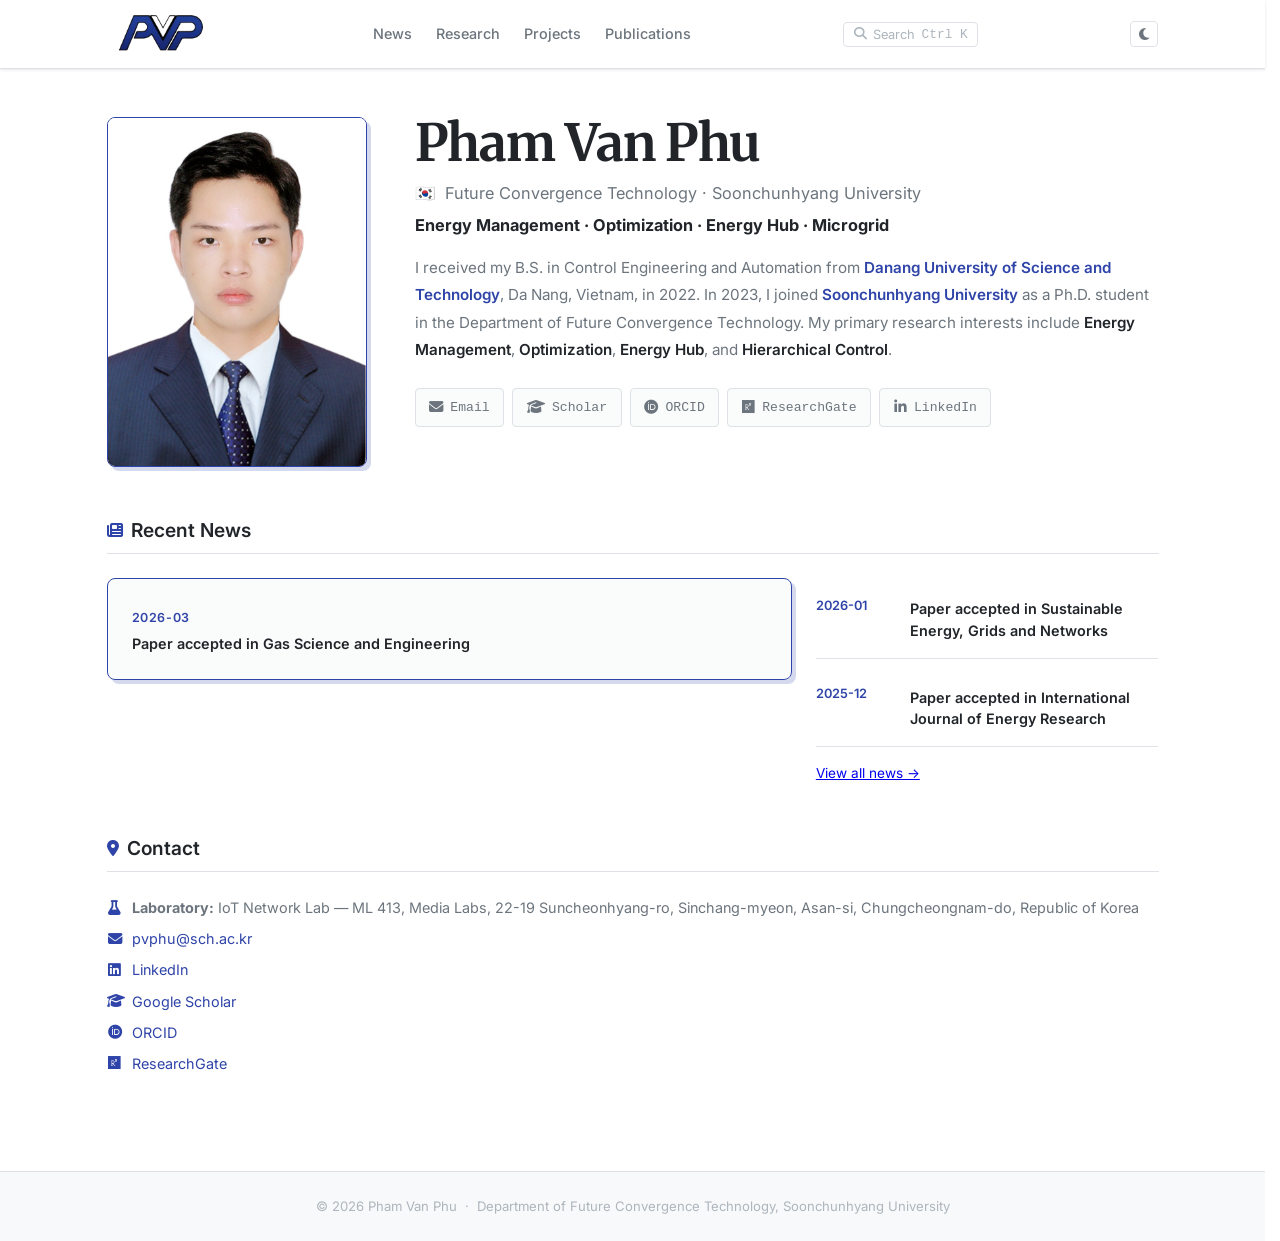
==== index.html @ 2de3427f "Academic site for Pham Van Phu Personal research site built on a static scaffold: profile, news, res" ====
<!DOCTYPE html>
<html lang="en">
<head>
    <meta charset="UTF-8">
    <meta name="viewport" content="width=device-width, initial-scale=1.0">
    <link rel="manifest" href="/manifest.json">
    <link rel="icon" type="image/png" href="/assets/pvp-icon.png">
    <meta name="description" content="Pham Van Phu — optimization and machine learning for energy systems: integrated energy hubs, microgrids, and operation under uncertainty.">
    <meta name="author" content="PVPHU">
    <title>PVPHU</title>
    <link rel="stylesheet" href="https://cdnjs.cloudflare.com/ajax/libs/font-awesome/6.4.0/css/all.min.css">
    <link rel="preconnect" href="https://fonts.googleapis.com">
    <link rel="preconnect" href="https://fonts.gstatic.com" crossorigin>
    <link href="https://fonts.googleapis.com/css2?family=Inter:wght@300;400;500;600;700&family=Merriweather:wght@300;400;700&family=Space+Grotesk:wght@400;700&display=swap" rel="stylesheet">
    <link rel="stylesheet" href="css/style.css">
    <link rel="stylesheet" href="css/lab.css">
    <link rel="stylesheet" href="css/command-palette.css">
</head>
<body class="lab-page">

    <!-- Navigation (injected by lab.js loadSharedComponents) -->
    <div id="site-nav-placeholder"></div>

    <!-- Main Content -->
    <main class="lab-main" data-page="home">

        <!-- Profile -->
        <section class="profile-card">

            <div class="profile-photo-wrap">
                <img src="assets/Profile.jpg" alt="Pham Van Phu" class="profile-photo">
            </div>

            <div class="profile-body">
                <h1 class="profile-name">Pham Van Phu</h1>

                <p class="profile-role">
                    <span class="profile-flag">&#127472;&#127479;</span>
                    Future Convergence Technology &middot; Soonchunhyang University
                </p>

                <p class="profile-tagline">Energy Management &middot; Optimization &middot; Energy Hub &middot; Microgrid</p>

                <p class="profile-bio">
                    I received my B.S. in Control Engineering and Automation from
                    <a href="https://dut.udn.vn/" target="_blank" rel="noopener">Danang University of Science and
                    Technology</a>, Da Nang, Vietnam, in 2022. In 2023, I joined
                    <a href="https://home.sch.ac.kr/" target="_blank" rel="noopener">Soonchunhyang University</a>
                    as a Ph.D. student in the Department of Future Convergence Technology. My primary research
                    interests include <strong>Energy Management</strong>, <strong>Optimization</strong>,
                    <strong>Energy Hub</strong>, and <strong>Hierarchical Control</strong>.
                </p>

                <div class="profile-links">
                    <a class="profile-link" href="mailto:pvphu@sch.ac.kr">
                        <i class="fas fa-envelope"></i> Email
                    </a>
                    <a class="profile-link" href="https://scholar.google.com/citations?user=XVB__6gAAAAJ&amp;hl=en" target="_blank" rel="noopener">
                        <i class="fas fa-graduation-cap"></i> Scholar
                    </a>
                    <a class="profile-link" href="https://orcid.org/0009-0007-0609-6583" target="_blank" rel="noopener">
                        <i class="fab fa-orcid"></i> ORCID
                    </a>
                    <a class="profile-link" href="https://www.researchgate.net/profile/Pham-Phu-8" target="_blank" rel="noopener">
                        <i class="fab fa-researchgate"></i> ResearchGate
                    </a>
                    <a class="profile-link" href="https://www.linkedin.com/in/vanphupham99/" target="_blank" rel="noopener">
                        <i class="fab fa-linkedin-in"></i> LinkedIn
                    </a>
                </div>
            </div>

        </section>

        <!-- Recent News -->
        <section class="lab-section">
            <h2 class="lab-section-title"><i class="fas fa-newspaper"></i> Recent News</h2>
            <div id="home-news" class="news-list">
                <div class="skeleton-news-item"><div class="skeleton skeleton-news-date"></div><div class="skeleton skeleton-news-text"></div></div>
                <div class="skeleton-news-item"><div class="skeleton skeleton-news-date"></div><div class="skeleton skeleton-news-text"></div></div>
                <div class="skeleton-news-item"><div class="skeleton skeleton-news-date"></div><div class="skeleton skeleton-news-text"></div></div>
            </div>
        </section>

        <!-- Contact -->
        <section class="lab-section">
            <h2 class="lab-section-title"><i class="fas fa-map-marker-alt"></i> Contact</h2>
            <div id="home-contact">
                <div class="skeleton-card" style="max-width:360px;"><div class="skeleton skeleton-card-line"></div><div class="skeleton skeleton-card-line"></div><div class="skeleton skeleton-card-line short"></div></div>
            </div>
        </section>

    </main>

    <!-- Footer (injected by lab.js loadSharedComponents) -->
    <div id="site-footer-placeholder"></div>

    <script src="js/utils.js"></script>
    <script src="js/lab.js"></script>
    <script src="js/command-palette.js"></script>
</body>
</html>
---- css/style.css ----
/* ===================================
   CSS Variables for Theme Management
   =================================== */
:root {
    /* Light Mode Colors */
    --bg-primary: #ffffff;
    --bg-secondary: #f8f9fa;
    --bg-accent: #e9ecef;
    --text-primary: #212529;
    --text-secondary: #6c757d;
    --text-muted: #adb5bd;
    --accent-color: #0066cc;
    --accent-hover: #0052a3;
    --border-color: #dee2e6;
    --shadow-sm: 0 1px 3px rgba(0,0,0,0.1);
    --shadow-md: 0 4px 6px rgba(0,0,0,0.1);
    --shadow-lg: 0 10px 25px rgba(0,0,0,0.15);

    /* Typography */
    --font-sans: 'Inter', -apple-system, BlinkMacSystemFont, 'Segoe UI', sans-serif;
    --font-serif: 'Merriweather', Georgia, serif;

    /* Spacing */
    --spacing-xs: 0.5rem;
    --spacing-sm: 1rem;
    --spacing-md: 1.5rem;
    --spacing-lg: 2rem;
    --spacing-xl: 3rem;

    /* Border Radius */
    --radius-sm: 4px;
    --radius-md: 8px;
    --radius-lg: 12px;

    /* Transitions */
    --transition-fast: 0.15s ease;
    --transition-base: 0.3s ease;

    /* Spring Easing — Framer Motion style */
    --spring-bounce: cubic-bezier(0.34, 1.56, 0.64, 1);
    --spring-snappy: cubic-bezier(0.22, 1, 0.36, 1);

    /* Neo-Brutalist hard-edge shadows (brand tint) */
    --shadow-hard: 4px 4px 0 rgba(var(--brand-rgb), 0.20);
    --shadow-hard-hover: 6px 6px 0 rgba(var(--brand-rgb), 0.30);

    /* RGB splits for glassmorphism rgba() */
    --bg-primary-rgb: 255, 255, 255;
    --bg-secondary-rgb: 248, 249, 250;
}

/* Dark Mode Colors — OLED-optimized true blacks */
[data-theme="dark"] {
    --bg-primary: #000000;
    --bg-secondary: #0d0d0d;
    --bg-accent: #1a1a1a;
    --text-primary: #f0f0f0;
    --text-secondary: #a0a0a0;
    --text-muted: #606060;
    --accent-color: #4dabf7;
    --accent-hover: #74c0fc;
    --border-color: #2a2a2a;
    --shadow-sm: 0 1px 3px rgba(0,0,0,0.6);
    --shadow-md: 0 4px 6px rgba(0,0,0,0.6);
    --shadow-lg: 0 10px 25px rgba(0,0,0,0.7);

    /* Dark mode overrides */
    --shadow-hard: 4px 4px 0 rgba(var(--brand-rgb), 0.15);
    --shadow-hard-hover: 6px 6px 0 rgba(var(--brand-rgb), 0.25);
    --bg-primary-rgb: 0, 0, 0;
    --bg-secondary-rgb: 13, 13, 13;
}

/* ===================================
   Base Styles
   =================================== */
* {
    margin: 0;
    padding: 0;
    box-sizing: border-box;
}

html {
    font-size: 16px;
    scroll-behavior: smooth;
    scrollbar-gutter: stable;
}

body {
    font-family: var(--font-sans);
    font-weight: 400;
    line-height: 1.6;
    color: var(--text-primary);
    background-color: var(--bg-primary);
    transition: background-color var(--transition-base), color var(--transition-base);
}

/* ===================================
   Floating Buttons
   =================================== */
.dark-mode-toggle,
.print-button,
.pdf-download {
    position: fixed;
    width: 48px;
    height: 48px;
    border-radius: 50%;
    background-color: var(--accent-color);
    color: white;
    border: none;
    cursor: pointer;
    display: flex;
    align-items: center;
    justify-content: center;
    font-size: 1.2rem;
    box-shadow: var(--shadow-lg);
    transition: all var(--transition-base);
    z-index: 1000;
    text-decoration: none;
}

.dark-mode-toggle:hover,
.print-button:hover,
.pdf-download:hover {
    background-color: var(--accent-hover);
    transform: scale(1.1);
}

.dark-mode-toggle {
    top: 20px;
    right: 20px;
}

.print-button {
    top: 80px;
    right: 20px;
}

.pdf-download {
    top: 140px;
    right: 20px;
}

/* ===================================
   Container & Layout
   =================================== */
.container {
    max-width: 900px;
    margin: 0 auto;
    padding: var(--spacing-xl) var(--spacing-md);
}

/* ===================================
   Header Section
   =================================== */
.cv-header {
    text-align: center;
    padding: var(--spacing-xl) 0;
    margin-bottom: var(--spacing-xl);
    border-bottom: 2px solid var(--border-color);
}

.name {
    font-size: 2.5rem;
    font-weight: 700;
    color: var(--text-primary);
    margin-bottom: var(--spacing-xs);
    font-family: var(--font-serif);
}

.title {
    font-size: 1.25rem;
    color: var(--text-secondary);
    margin-bottom: var(--spacing-lg);
    font-weight: 300;
}

.title-affiliation {
    font-size: 1rem;
    color: var(--text-muted);
    font-weight: 300;
}

.contact-info {
    display: flex;
    flex-direction: column;
    align-items: center;
    gap: var(--spacing-sm);
    margin-top: var(--spacing-lg);
}

.contact-item {
    display: inline-flex;
    align-items: center;
    justify-content: center;
    gap: var(--spacing-xs);
    padding: var(--spacing-xs) var(--spacing-md);
    background-color: var(--bg-secondary);
    border-radius: var(--radius-md);
    color: var(--text-primary);
    text-decoration: none;
    transition: all var(--transition-fast);
    font-size: 0.95rem;
    width: 100%;
    max-width: 300px;
}

.contact-item:hover {
    background-color: var(--accent-color);
    color: white;
    transform: translateY(-2px);
    box-shadow: var(--shadow-md);
}

.contact-item i {
    font-size: 1.1rem;
}

.contact-item-lab {
    background: linear-gradient(135deg, #059669, #0d9488);
    color: white !important;
    border: none;
    font-weight: 500;
}

.contact-item-lab:hover {
    background: linear-gradient(135deg, #047857, #0f766e);
    color: white !important;
}

.contact-item-lab i {
    color: white;
}

.lab-name-full {
    font-size: 0.75rem;
    opacity: 0.85;
    display: block;
    line-height: 1.2;
}

[data-theme="dark"] .contact-item-lab {
    background: linear-gradient(135deg, #065f46, #134e4a);
}

[data-theme="dark"] .contact-item-lab:hover {
    background: linear-gradient(135deg, #059669, #0d9488);
}

/* ===================================
   CV Sections
   =================================== */
.cv-section {
    margin-bottom: var(--spacing-xl);
    animation: fadeIn 0.6s ease-in;
}

@keyframes fadeIn {
    from {
        opacity: 0;
        transform: translateY(20px);
    }
    to {
        opacity: 1;
        transform: translateY(0);
    }
}

.section-title {
    font-size: 1.75rem;
    font-weight: 600;
    color: var(--text-primary);
    margin-bottom: var(--spacing-md);
    padding-bottom: var(--spacing-sm);
    border-bottom: 2px solid var(--accent-color);
    display: flex;
    align-items: center;
    gap: var(--spacing-sm);
    font-family: var(--font-serif);
}

.section-title i {
    color: var(--accent-color);
    font-size: 1.5rem;
}

.section-content {
    padding-left: var(--spacing-md);
}

/* ===================================
   Biography Section
   =================================== */
.biography .section-content p {
    font-size: 1.05rem;
    line-height: 1.8;
    color: var(--text-secondary);
    text-align: justify;
}

/* ===================================
   Timeline Items (Employment & Education)
   =================================== */
.timeline {
    position: relative;
    padding-left: var(--spacing-lg);
}

.timeline::before {
    content: '';
    position: absolute;
    left: 0;
    top: 0;
    bottom: 0;
    width: 2px;
    background: linear-gradient(to bottom, var(--accent-color), var(--border-color));
}

.timeline-item {
    position: relative;
    padding-bottom: var(--spacing-lg);
    padding-left: var(--spacing-lg);
}

.timeline-item::before {
    content: '';
    position: absolute;
    left: -6px;
    top: 6px;
    width: 12px;
    height: 12px;
    border-radius: 50%;
    background-color: var(--accent-color);
    border: 2px solid var(--bg-primary);
    box-shadow: 0 0 0 3px var(--accent-color);
    transition: all var(--transition-base);
}

.timeline-item:hover::before {
    transform: scale(1.3);
}

.timeline-period {
    font-size: 0.9rem;
    font-weight: 600;
    color: var(--accent-color);
    margin-bottom: var(--spacing-xs);
    display: inline-block;
    background-color: var(--bg-secondary);
    padding: 0.25rem 0.75rem;
    border-radius: var(--radius-sm);
}

.timeline-position {
    font-size: 1.15rem;
    font-weight: 600;
    color: var(--text-primary);
    margin-bottom: 0.25rem;
}

.timeline-organization,
.timeline-degree {
    font-size: 1rem;
    color: var(--text-secondary);
    margin-bottom: 0.25rem;
}

.timeline-thesis {
    font-size: 0.95rem;
    color: var(--text-muted);
    font-style: italic;
    margin-top: 0.5rem;
}

.timeline-advisor {
    font-size: 0.9rem;
    color: var(--text-secondary);
    margin-top: 0.25rem;
}

.timeline-advisor strong {
    color: var(--text-primary);
}

/* ===================================
   Skills Section
   =================================== */
.skills-grid {
    display: grid;
    grid-template-columns: repeat(auto-fit, minmax(250px, 1fr));
    gap: var(--spacing-md);
}

.skill-item {
    background-color: var(--bg-secondary);
    padding: var(--spacing-md);
    border-radius: var(--radius-md);
    border-left: 4px solid var(--accent-color);
    transition: all var(--transition-base);
}

.skill-item:hover {
    transform: translateX(5px);
    box-shadow: var(--shadow-md);
}

.skill-category {
    font-size: 1.1rem;
    font-weight: 600;
    color: var(--text-primary);
    margin-bottom: var(--spacing-xs);
}

.skill-list {
    font-size: 0.95rem;
    color: var(--text-secondary);
    line-height: 1.6;
}

/* ===================================
   Projects Section
   =================================== */
.project-item {
    background-color: var(--bg-secondary);
    padding: var(--spacing-md);
    margin-bottom: var(--spacing-md);
    border-radius: var(--radius-md);
    border-left: 4px solid var(--accent-color);
    transition: all var(--transition-base);
}

.project-item:hover {
    box-shadow: var(--shadow-md);
    transform: translateY(-2px);
}

.project-header {
    display: flex;
    justify-content: space-between;
    align-items: flex-start;
    margin-bottom: var(--spacing-sm);
    flex-wrap: wrap;
    gap: var(--spacing-sm);
}

.project-period {
    font-size: 0.9rem;
    font-weight: 600;
    color: var(--accent-color);
    background-color: var(--bg-accent);
    padding: 0.25rem 0.75rem;
    border-radius: var(--radius-sm);
}

.project-title {
    font-size: 1.1rem;
    font-weight: 600;
    color: var(--text-primary);
    margin-bottom: var(--spacing-xs);
    line-height: 1.4;
}

.project-role {
    font-size: 0.95rem;
    color: var(--text-secondary);
    margin-bottom: 0.25rem;
}

.project-funding {
    font-size: 0.9rem;
    color: var(--text-muted);
}

/* ===================================
   Publications Section
   =================================== */
.publication-category {
    margin-bottom: var(--spacing-md);
}

.publication-category.collapsed {
    margin-bottom: var(--spacing-md);
}

.publication-category:last-child {
    margin-bottom: 0;
}

/* Collapsible Header */
.publication-subtitle {
    font-size: 1.3rem;
    font-weight: 600;
    color: var(--text-primary);
    margin-bottom: var(--spacing-md);
    padding: var(--spacing-sm) var(--spacing-md);
    border-left: 3px solid var(--accent-color);
    background-color: var(--bg-secondary);
    border-radius: var(--radius-md);
    cursor: pointer;
    user-select: none;
    transition: all var(--transition-base);
    display: flex;
    align-items: center;
    gap: var(--spacing-sm);
}

.publication-subtitle:hover {
    background-color: var(--bg-accent);
}

.collapse-icon {
    font-size: 1rem;
    transition: transform var(--transition-base);
    color: var(--accent-color);
}

.collapsible.collapsed .collapse-icon {
    transform: rotate(-90deg);
}

.pub-count {
    margin-left: auto;
    font-size: 0.9rem;
    color: var(--text-muted);
    background-color: var(--bg-accent);
    padding: 0.25rem 0.75rem;
    border-radius: var(--radius-sm);
    font-weight: 500;
}

/* Collapsible Content */
.collapsible-content {
    max-height: 10000px;
    overflow: hidden;
    transition: max-height 0.4s ease-in-out, opacity 0.3s ease;
    opacity: 1;
}

.collapsible.collapsed .collapsible-content {
    max-height: 0;
    opacity: 0;
}

.publication-list {
    display: flex;
    flex-direction: column;
    gap: var(--spacing-md);
    padding-top: var(--spacing-sm);
}

/* Publication Item with Number */
.publication-item {
    background-color: var(--bg-secondary);
    padding: var(--spacing-md);
    border-radius: var(--radius-md);
    transition: all var(--transition-base);
    border-left: 3px solid var(--border-color);
    display: grid;
    grid-template-columns: 40px 1fr;
    gap: var(--spacing-md);
}

.publication-item:hover {
    border-left-color: var(--accent-color);
    box-shadow: var(--shadow-md);
    transform: translateX(3px);
}

/* JCR Q1 배지 강조 */
.jcr-q1-badge {
    font-weight: 700;
    color: #059669;
    background-color: #d1fae5;
    padding: 2px 8px;
    border-radius: 4px;
    border: 1px solid #6ee7b7;
}

[data-theme="dark"] .jcr-q1-badge {
    color: #6ee7b7;
    background-color: rgba(5, 150, 105, 0.2);
    border: 1px solid #059669;
}

/* JCR Ranking (퍼센테이지) 강조 */
.jcr-ranking-badge {
    font-weight: 600;
    color: #dc2626;
    background-color: #fee2e2;
    padding: 2px 8px;
    border-radius: 4px;
    border: 1px solid #fca5a5;
}

[data-theme="dark"] .jcr-ranking-badge {
    color: #fca5a5;
    background-color: rgba(220, 38, 38, 0.2);
    border: 1px solid #dc2626;
}

.publication-number {
    font-size: 1.1rem;
    font-weight: 700;
    color: var(--accent-color);
    text-align: center;
    padding-top: 0.25rem;
}

.publication-content {
    flex: 1;
}

.publication-title {
    font-size: 1.05rem;
    font-weight: 600;
    color: var(--text-primary);
    margin-bottom: var(--spacing-xs);
    line-height: 1.4;
}

.publication-authors {
    font-size: 0.95rem;
    color: var(--text-secondary);
    margin-bottom: 0.25rem;
}

.publication-venue {
    font-size: 0.9rem;
    color: var(--text-muted);
    font-style: italic;
    margin-bottom: 0.25rem;
}

.publication-meta {
    display: flex;
    flex-wrap: wrap;
    gap: var(--spacing-sm);
    font-size: 0.85rem;
    color: var(--text-muted);
    margin-top: var(--spacing-xs);
}

.publication-year,
.publication-doi {
    display: inline-flex;
    align-items: center;
    gap: 0.25rem;
}

.publication-doi a {
    color: var(--accent-color);
    text-decoration: none;
}

.publication-doi a:hover {
    text-decoration: underline;
}

/* Publication Metrics (IF, JCR) */
.publication-metrics {
    font-size: 0.85rem;
    color: var(--text-secondary);
    margin-top: 0.5rem;
    font-style: italic;
}

/* ===================================
   Miscellaneous Section
   =================================== */
.subsection-title {
    font-size: 1.3rem;
    font-weight: 600;
    color: var(--text-primary);
    margin: var(--spacing-lg) 0 var(--spacing-md);
    padding-left: var(--spacing-sm);
    border-left: 3px solid var(--accent-color);
}

.subsection-title:first-child {
    margin-top: 0;
}

.awards-list,
.activities-list {
    display: flex;
    flex-direction: column;
    gap: var(--spacing-sm);
}

.award-item,
.activity-item {
    display: flex;
    gap: var(--spacing-md);
    padding: var(--spacing-sm) var(--spacing-md);
    background-color: var(--bg-secondary);
    border-radius: var(--radius-md);
    transition: all var(--transition-base);
}

.award-item:hover,
.activity-item:hover {
    background-color: var(--bg-accent);
    transform: translateX(3px);
}

.award-year,
.activity-year {
    font-weight: 600;
    color: var(--accent-color);
    min-width: 60px;
    flex-shrink: 0;
}

.award-content,
.activity-content {
    flex: 1;
}

.award-title,
.activity-title {
    font-weight: 600;
    color: var(--text-primary);
    margin-bottom: 0.25rem;
}

.award-org {
    font-size: 0.9rem;
    color: var(--text-secondary);
}

/* ===================================
   References Section
   =================================== */
.references-grid {
    display: grid;
    grid-template-columns: repeat(auto-fit, minmax(300px, 1fr));
    gap: var(--spacing-md);
}

.reference-item {
    background-color: var(--bg-secondary);
    padding: var(--spacing-md);
    border-radius: var(--radius-md);
    border-left: 4px solid var(--accent-color);
    transition: all var(--transition-base);
}

.reference-item:hover {
    box-shadow: var(--shadow-md);
    transform: translateY(-2px);
}

.reference-name {
    font-size: 1.15rem;
    font-weight: 600;
    color: var(--text-primary);
    margin-bottom: var(--spacing-xs);
}

.reference-position {
    font-size: 1rem;
    color: var(--text-secondary);
    margin-bottom: 0.25rem;
}

.reference-org {
    font-size: 0.95rem;
    color: var(--text-muted);
    margin-bottom: var(--spacing-xs);
}

.reference-email {
    font-size: 0.9rem;
    color: var(--accent-color);
    text-decoration: none;
    display: inline-flex;
    align-items: center;
    gap: 0.25rem;
}

.reference-email:hover {
    text-decoration: underline;
}

/* ===================================
   Footer
   =================================== */
.cv-footer {
    text-align: center;
    padding: var(--spacing-xl) 0 var(--spacing-md);
    margin-top: var(--spacing-xl);
    border-top: 1px solid var(--border-color);
    color: var(--text-muted);
    font-size: 0.9rem;
}

.cv-footer p {
    margin-bottom: 0.5rem;
}

.cv-footer a {
    color: var(--accent-color);
    text-decoration: none;
    transition: color var(--transition-fast);
}

.cv-footer a:hover {
    color: var(--accent-hover);
    text-decoration: underline;
}

/* ===================================
   Responsive Design
   =================================== */
@media (max-width: 768px) {
    html {
        font-size: 14px;
    }

    .container {
        padding: var(--spacing-md) var(--spacing-sm);
    }

    .name {
        font-size: 2rem;
    }

    .contact-info {
        flex-direction: column;
        align-items: center;
    }

    .contact-item {
        width: 100%;
        max-width: 300px;
        justify-content: center;
    }

    .dark-mode-toggle,
    .print-button,
    .pdf-download {
        width: 40px;
        height: 40px;
        font-size: 1rem;
    }

    .print-button {
        top: 70px;
    }

    .pdf-download {
        top: 120px;
    }

    .timeline {
        padding-left: var(--spacing-md);
    }

    .timeline-item {
        padding-left: var(--spacing-md);
    }

    .skills-grid {
        grid-template-columns: 1fr;
    }

    .project-header {
        flex-direction: column;
    }
}

@media (max-width: 480px) {
    .section-content {
        padding-left: 0;
    }

    .biography .section-content p {
        text-align: left;
    }
}

/* ===================================
   Print Styles
   =================================== */
@media print {
    @page {
        margin: 2cm;
        size: A4;
    }

    body {
        font-size: 11pt;
        line-height: 1.4;
        color: #000;
        background: white;
    }

    .container {
        max-width: 100%;
        padding: 0;
    }

    .dark-mode-toggle,
    .print-button,
    .pdf-download {
        display: none !important;
    }

    .cv-section {
        page-break-inside: avoid;
        margin-bottom: 1.5rem;
    }

    .section-title {
        page-break-after: avoid;
    }

    .timeline-item,
    .project-item,
    .skill-item {
        page-break-inside: avoid;
    }

    a {
        color: #000;
        text-decoration: none;
    }

    a[href^="http"]:after {
        content: " (" attr(href) ")";
        font-size: 0.8em;
        color: #666;
    }

    .contact-item {
        background-color: transparent;
        border: 1px solid #ddd;
    }

    .cv-header {
        border-bottom: 2px solid #000;
    }

    .section-title {
        border-bottom: 1px solid #000;
    }

    .timeline::before {
        background: #333;
    }

    .timeline-item::before {
        border-color: white;
        box-shadow: 0 0 0 2px #333;
    }
}

/* ===================================
   Loading Animation
   =================================== */
.loading {
    opacity: 0.5;
    pointer-events: none;
}

@keyframes pulse {
    0%, 100% {
        opacity: 1;
    }
    50% {
        opacity: 0.5;
    }
}

.loading * {
    animation: pulse 1.5s ease-in-out infinite;
}
---- css/lab.css ----
/* ===================================
   Shared Page Styles
   Brand Colors
   =================================== */

:root {
    --brand:        #2F44A8;   /* PVP logo blue — 8.4:1 on white */
    --brand-dark:   #1E2C72;   /* hover / pressed */
    --brand-light:  #5B6FD0;   /* lighter tint */
    --brand-gray:   #8B8F99;   /* cool neutral gray */
    --brand-tint:   #EDEFF5;   /* tinted background */
    --brand-rgb:    47, 68, 168;
}

/* The logo blue is too dark to read on an OLED-black page, so the
   dark theme uses a lifted tint of the same hue (8.2:1 on #000). */
[data-theme="dark"] {
    --brand:        #8B9DF2;
    --brand-dark:   #A8B6F7;   /* hover goes lighter, not darker */
    --brand-light:  #5B6FD0;
    --brand-gray:   #7C8089;
    --brand-tint:   #14182B;
    --brand-rgb:    139, 157, 242;
}

/* Override accent color for lab pages */
.lab-page {
    --accent-color: var(--brand);
    --accent-hover: var(--brand-dark);
}

/* ===================================
   Navigation
   =================================== */
.lab-nav {
    position: sticky;
    top: 0;
    z-index: 100;
    background-color: rgba(var(--bg-primary-rgb), 0.85);
    backdrop-filter: blur(12px) saturate(180%);
    -webkit-backdrop-filter: blur(12px) saturate(180%);
    border-bottom: 1px solid var(--border-color);
    box-shadow: var(--shadow-sm);
    transition: background-color var(--transition-base), border-color var(--transition-base);
}

[data-theme="dark"] .lab-nav {
    background-color: rgba(var(--bg-primary-rgb), 0.75);
}

.lab-nav-inner {
    max-width: 1100px;
    margin: 0 auto;
    padding: 0 var(--spacing-md);
    display: flex;
    align-items: center;
    justify-content: space-between;
    height: 68px;
}

.nav-brand {
    text-decoration: none;
    display: flex;
    align-items: center;
    flex-shrink: 0;
    transition: opacity var(--transition-fast);
}

.nav-brand:hover {
    opacity: 0.85;
}

.nav-logo-img {
    height: 46px;
    width: auto;
    display: block;
    flex-shrink: 0;
}


.nav-links {
    display: flex;
    list-style: none;
    gap: var(--spacing-md);
    margin: 0;
    padding: 0;
}

.nav-links a {
    font-size: 0.9rem;
    font-weight: 500;
    color: var(--text-secondary);
    text-decoration: none;
    padding: 0.25rem 0;
    border-bottom: 2px solid transparent;
    transition: color var(--transition-fast), border-color var(--transition-fast);
}

.nav-links a:hover,
.nav-links a.active {
    color: var(--accent-color);
    border-bottom-color: var(--accent-color);
}

.nav-dark-toggle {
    background: none;
    border: 1px solid var(--border-color);
    border-radius: var(--radius-sm);
    padding: 0.3rem 0.5rem;
    cursor: pointer;
    color: var(--text-secondary);
    font-size: 0.85rem;
    transition: color var(--transition-fast), border-color var(--transition-fast);
}

.nav-dark-toggle:hover {
    color: var(--accent-color);
    border-color: var(--accent-color);
}

/* Mobile nav */
.nav-menu-toggle {
    display: none;
    background: none;
    border: none;
    cursor: pointer;
    color: var(--text-primary);
    font-size: 1.2rem;
}

@media (max-width: 640px) {
    .nav-menu-toggle {
        display: block;
        margin-left: auto;
        order: 3;
    }

    .nav-dark-toggle {
        display: none;
    }

    .nav-links {
        max-height: 0;
        overflow: hidden;
        opacity: 0;
        flex-direction: column;
        gap: 0;
        position: absolute;
        top: 60px;
        left: 0;
        right: 0;
        background-color: rgba(var(--bg-primary-rgb), 0.95);
        backdrop-filter: blur(12px);
        -webkit-backdrop-filter: blur(12px);
        border-bottom: 1px solid var(--border-color);
        transition: max-height 0.3s ease, opacity 0.25s ease;
    }

    .nav-links.open {
        max-height: 400px;
        opacity: 1;
    }

    .nav-links li {
        padding: 0 var(--spacing-md);
    }

    .nav-links a {
        display: block;
        padding: 0.6rem 0;
        border-bottom: none;
        border-top: 1px solid var(--border-color);
    }

    .nav-links a:hover,
    .nav-links a.active {
        color: var(--accent-color);
        background: none;
        border-bottom: none;
    }
}

/* ===================================
   Page Layout
   =================================== */
.lab-page {
    min-height: 100vh;
    display: flex;
    flex-direction: column;
}

.lab-main {
    flex: 1;
    max-width: 1100px;
    margin: 0 auto;
    padding: var(--spacing-xl) var(--spacing-md);
    width: 100%;
}

.page-header {
    margin-bottom: var(--spacing-xl);
    padding-bottom: var(--spacing-md);
    border-bottom: 2px solid var(--border-color);
}

.page-header h1 {
    font-size: 1.8rem;
    font-weight: 700;
    color: var(--text-primary);
    font-family: var(--font-sans);
}

.page-header p {
    margin-top: var(--spacing-xs);
    color: var(--text-secondary);
}

/* ===================================
   Section
   =================================== */
.lab-section {
    margin-bottom: var(--spacing-xl);
}

.lab-section-title {
    font-size: 1.2rem;
    font-weight: 600;
    color: var(--text-primary);
    margin-bottom: var(--spacing-md);
    padding-bottom: var(--spacing-xs);
    border-bottom: 1px solid var(--border-color);
    display: flex;
    align-items: center;
    gap: 0.5rem;
}

.lab-section-title i {
    color: var(--accent-color);
    font-size: 1rem;
}

/* ===================================
   Cards
   =================================== */
.card-grid {
    display: grid;
    grid-template-columns: repeat(auto-fill, minmax(280px, 1fr));
    gap: var(--spacing-lg);
}

.card {
    background: rgba(var(--bg-secondary-rgb), 0.7);
    backdrop-filter: blur(6px);
    -webkit-backdrop-filter: blur(6px);
    border: 1.5px solid var(--border-color);
    border-radius: var(--radius-md);
    padding: var(--spacing-md);
    box-shadow: var(--shadow-hard);
    transition:
        box-shadow var(--transition-base),
        transform 0.4s var(--spring-bounce),
        border-color var(--transition-base),
        background var(--transition-base);
}

.card:hover {
    box-shadow: var(--shadow-hard-hover), 0 8px 20px rgba(0, 0, 0, 0.08);
    transform: translateY(-4px) scale(1.01);
    border-color: var(--brand);
}

[data-theme="dark"] .card {
    background: rgba(var(--bg-secondary-rgb), 0.6);
    border-color: rgba(255, 255, 255, 0.06);
}

[data-theme="dark"] .card:hover {
    border-color: var(--brand);
}

.card-icon {
    font-size: 1.5rem;
    color: var(--accent-color);
    margin-bottom: var(--spacing-sm);
}

.card-title {
    font-size: 1rem;
    font-weight: 600;
    color: var(--text-primary);
    margin-bottom: var(--spacing-xs);
}

.card-body {
    font-size: 0.9rem;
    color: var(--text-secondary);
    line-height: 1.6;
}

/* ===================================
   Tags / Keywords
   =================================== */
.tag-list {
    display: flex;
    flex-wrap: wrap;
    gap: 0.4rem;
    margin-top: var(--spacing-xs);
}

.tag {
    font-size: 0.75rem;
    background: var(--bg-accent);
    color: var(--text-secondary);
    padding: 0.2rem 0.5rem;
    border-radius: var(--radius-sm);
    border: 1px solid var(--border-color);
}

/* ===================================
   News List
   =================================== */
.news-list {
    display: flex;
    flex-direction: column;
    gap: var(--spacing-sm);
}

.news-item {
    display: flex;
    gap: var(--spacing-md);
    padding: var(--spacing-sm) 0;
    border-bottom: 1px solid var(--border-color);
    align-items: flex-start;
}

.news-item:last-child {
    border-bottom: none;
}

.news-date {
    font-size: 0.8rem;
    font-weight: 600;
    color: var(--accent-color);
    white-space: nowrap;
    min-width: 70px;
    padding-top: 0.1rem;
}

.news-content {
    font-size: 0.9rem;
    color: var(--text-primary);
    line-height: 1.6;
}

/* ===================================
   Member Cards
   =================================== */
.member-grid {
    display: grid;
    grid-template-columns: repeat(3, 1fr);
    gap: var(--spacing-md);
}

.member-card {
    background: rgba(var(--bg-secondary-rgb), 0.7);
    backdrop-filter: blur(6px);
    -webkit-backdrop-filter: blur(6px);
    border: 1.5px solid var(--border-color);
    border-radius: var(--radius-md);
    padding: var(--spacing-md);
    text-align: center;
    box-shadow: var(--shadow-hard);
    transition:
        box-shadow var(--transition-base),
        transform 0.4s var(--spring-bounce),
        border-color var(--transition-base);
}

.member-card:hover {
    box-shadow: var(--shadow-hard-hover), 0 6px 16px rgba(0, 0, 0, 0.08);
    transform: translateY(-3px);
    border-color: var(--brand);
}

.member-avatar {
    width: 120px;
    height: 120px;
    border-radius: 50%;
    background: var(--bg-accent);
    margin: 0 auto var(--spacing-sm);
    display: flex;
    align-items: center;
    justify-content: center;
    font-size: 2rem;
    color: var(--text-muted);
    overflow: hidden;
}

.member-avatar img {
    width: 100%;
    height: 100%;
    object-fit: cover;
}

.member-name {
    font-weight: 600;
    font-size: 0.95rem;
    color: var(--text-primary);
    margin-bottom: 0.2rem;
}

.member-title {
    font-size: 0.82rem;
    color: var(--text-secondary);
    margin-bottom: 0.15rem;
}

.member-affiliation {
    font-size: 0.78rem;
    color: var(--text-muted);
    margin-bottom: 0.15rem;
}

.member-email {
    display: block;
    font-size: 0.78rem;
    color: var(--text-muted);
    text-decoration: none;
    margin-bottom: 0.1rem;
    word-break: break-all;
}

.member-email:hover {
    color: var(--accent-color);
    text-decoration: underline;
}

.member-link {
    display: inline-block;
    margin-top: var(--spacing-xs);
    font-size: 0.8rem;
    color: var(--accent-color);
    text-decoration: none;
}

.member-link:hover {
    text-decoration: underline;
}

/* ===================================
   Recruitment Box
   =================================== */
.recruitment-box {
    background: rgba(var(--bg-secondary-rgb), 0.7);
    backdrop-filter: blur(6px);
    -webkit-backdrop-filter: blur(6px);
    border: 1px solid var(--border-color);
    border-left: 4px solid var(--brand);
    border-radius: var(--radius-md);
    padding: var(--spacing-md);
    margin-bottom: var(--spacing-md);
    box-shadow: var(--shadow-hard);
    transition: box-shadow var(--transition-base), transform 0.4s var(--spring-bounce);
}

.recruitment-box:hover {
    box-shadow: var(--shadow-hard-hover);
    transform: translateY(-2px);
}

.recruitment-box h3 {
    font-size: 1rem;
    font-weight: 600;
    color: var(--text-primary);
    margin-bottom: var(--spacing-xs);
}

.recruitment-box p {
    font-size: 0.9rem;
    color: var(--text-secondary);
    line-height: 1.6;
    margin-bottom: var(--spacing-xs);
}

.recruitment-box a {
    color: var(--accent-color);
    text-decoration: none;
}

.recruitment-box a:hover {
    text-decoration: underline;
}

/* ===================================
   Contact Info
   =================================== */
.contact-block {
    display: flex;
    flex-direction: column;
    gap: var(--spacing-xs);
}

.contact-row {
    display: flex;
    align-items: center;
    gap: 0.6rem;
    font-size: 0.9rem;
    color: var(--text-secondary);
}

.contact-row i {
    color: var(--accent-color);
    width: 16px;
    text-align: center;
}

.contact-row a {
    color: var(--accent-color);
    text-decoration: none;
}

.contact-row a:hover {
    text-decoration: underline;
}

/* ===================================
   Publication List (Lab page)
   =================================== */
.pub-list {
    display: flex;
    flex-direction: column;
    gap: var(--spacing-sm);
}

.pub-item {
    padding: var(--spacing-sm);
    background: var(--bg-secondary);
    border: 1px solid var(--border-color);
    border-radius: var(--radius-md);
    font-size: 0.875rem;
    line-height: 1.6;
    color: var(--text-primary);
}

.pub-item .pub-authors {
    color: var(--text-secondary);
    margin-bottom: 0.2rem;
}

.pub-item .pub-title {
    font-weight: 500;
}

.pub-item .pub-venue {
    color: var(--accent-color);
    font-style: italic;
}

.pub-item .pub-year {
    color: var(--text-muted);
    font-size: 0.8rem;
}

/* ===================================
   Publication Filter Bar
   =================================== */
.pub-filter-bar {
    display: flex;
    flex-direction: column;
    gap: 0.55rem;
    padding: var(--spacing-sm) var(--spacing-md);
    background: var(--bg-secondary);
    border: 1px solid var(--border-color);
    border-radius: 8px;
    margin-bottom: var(--spacing-md);
}

.pub-filter-group {
    display: flex;
    align-items: center;
    gap: 0.6rem;
    flex-wrap: wrap;
}

.pub-filter-label {
    font-size: 0.78rem;
    font-weight: 700;
    color: var(--text-muted);
    text-transform: uppercase;
    letter-spacing: 0.04em;
    min-width: 4.5rem;
    flex-shrink: 0;
}

/* Type toggle */
.pub-type-toggle {
    display: flex;
    gap: 0.3rem;
    flex-wrap: wrap;
}

.pub-type-btn {
    padding: 0.22em 0.75em;
    font-size: 0.82rem;
    font-weight: 500;
    border: 1px solid var(--border-color);
    border-radius: 20px;
    background: var(--bg-primary);
    color: var(--text-secondary);
    cursor: pointer;
    transition: background 0.15s, color 0.15s, border-color 0.15s, transform 0.25s var(--spring-bounce);
}

.pub-type-btn:hover {
    border-color: var(--brand);
    color: var(--brand);
    transform: scale(1.05);
}

.pub-type-btn.active {
    background: var(--brand);
    border-color: var(--brand);
    color: #fff;
    font-weight: 600;
}

/* Year / Member chips */
.pub-filter-chips {
    display: flex;
    flex-wrap: wrap;
    gap: 0.3rem;
}

.pub-chip {
    padding: 0.2em 0.65em;
    font-size: 0.8rem;
    font-weight: 500;
    border: 1px solid var(--border-color);
    border-radius: 20px;
    background: var(--bg-primary);
    color: var(--text-secondary);
    cursor: pointer;
    transition: background 0.15s, color 0.15s, border-color 0.15s, transform 0.25s var(--spring-bounce);
}

.pub-chip:hover {
    border-color: var(--brand);
    color: var(--brand);
    transform: scale(1.05);
}

.pub-chip.active {
    background: var(--brand);
    border-color: var(--brand);
    color: #fff;
    font-weight: 600;
}

/* Reset button */
.pub-filter-reset-group {
    justify-content: flex-end;
}

.pub-filter-reset {
    padding: 0.22em 0.75em;
    font-size: 0.78rem;
    font-weight: 600;
    border: 1px solid var(--border-color);
    border-radius: 20px;
    background: transparent;
    color: var(--text-muted);
    cursor: pointer;
    display: flex;
    align-items: center;
    gap: 0.3rem;
    transition: color 0.15s, border-color 0.15s;
}

.pub-filter-reset:hover {
    color: var(--text-primary);
    border-color: var(--text-secondary);
}

.pub-category-header {
    font-size: 1.15rem;
    font-weight: 700;
    color: var(--text-primary);
    margin: var(--spacing-lg) 0 var(--spacing-sm);
    padding-bottom: 0.4rem;
    border-bottom: 2px solid var(--border-color);
}

/* ===================================
   Project Cards (Lab page)
   =================================== */

.project-status-header {
    font-size: 1.1rem;
    font-weight: 700;
    color: var(--text-primary);
    margin: var(--spacing-lg) 0 var(--spacing-md);
    padding-bottom: 0.4rem;
    border-bottom: 2px solid var(--border-color);
    display: flex;
    align-items: center;
    gap: 0.5rem;
}

.project-status-header.ongoing-header {
    border-bottom-color: var(--brand);
    color: var(--brand-dark);
}

.project-status-header.completed-header {
    color: var(--text-secondary);
}

.project-card {
    border: 1.5px solid var(--border-color);
    border-radius: 8px;
    padding: var(--spacing-md);
    margin-bottom: var(--spacing-md);
    background: rgba(var(--bg-secondary-rgb), 0.7);
    backdrop-filter: blur(6px);
    -webkit-backdrop-filter: blur(6px);
    box-shadow: var(--shadow-hard);
    transition:
        box-shadow var(--transition-base),
        transform 0.4s var(--spring-bounce),
        border-color var(--transition-base);
}

.project-card:hover {
    box-shadow: var(--shadow-hard-hover), 0 6px 16px rgba(0,0,0,0.08);
    transform: translateY(-3px);
    border-color: var(--brand);
}

.project-card-header {
    display: flex;
    align-items: flex-start;
    gap: var(--spacing-sm);
    margin-bottom: var(--spacing-sm);
}

.project-status-badge {
    flex-shrink: 0;
    font-size: 0.72rem;
    font-weight: 700;
    letter-spacing: 0.04em;
    text-transform: uppercase;
    padding: 0.2em 0.6em;
    border-radius: 4px;
    margin-top: 0.15rem;
}

.project-status-badge.ongoing {
    background: var(--brand);
    color: #fff;
}

.project-status-badge.completed {
    background: var(--border-color);
    color: var(--text-secondary);
}

.project-titles {
    flex: 1;
}

.project-title-ko {
    font-weight: 700;
    font-size: 1rem;
    color: var(--text-primary);
    line-height: 1.4;
}

.project-title-en {
    font-size: 0.88rem;
    color: var(--text-secondary);
    margin-top: 0.2rem;
    line-height: 1.4;
}

.project-info {
    margin-top: var(--spacing-sm);
    display: grid;
    grid-template-columns: 1fr 1fr;
    gap: 0.3rem 1.5rem;
    font-size: 0.84rem;
}

@media (max-width: 600px) {
    .project-info {
        grid-template-columns: 1fr;
    }
}

.project-info-row {
    display: flex;
    align-items: baseline;
    gap: 0.4rem;
    color: var(--text-secondary);
}

.project-info-label {
    flex-shrink: 0;
    font-weight: 600;
    color: var(--text-muted);
    min-width: 6rem;
    font-size: 0.8rem;
}

.project-info-label i {
    margin-right: 0.25rem;
    color: var(--brand);
    opacity: 0.75;
    width: 0.9rem;
    text-align: center;
}

.project-acknowledgment {
    margin-top: var(--spacing-sm);
    padding: 0.5rem 0.75rem;
    background: var(--bg-secondary);
    border-left: 3px solid var(--border-color);
    border-radius: 0 4px 4px 0;
    font-size: 0.8rem;
    color: var(--text-muted);
    line-height: 1.55;
}

.ack-label {
    font-weight: 600;
    margin-right: 0.25rem;
}

.project-papers {
    margin-top: var(--spacing-sm);
    font-size: 0.84rem;
}

.project-papers-title {
    font-weight: 600;
    color: var(--text-secondary);
    margin-bottom: 0.35rem;
    font-size: 0.82rem;
}

.project-papers-title i {
    margin-right: 0.3rem;
    color: var(--brand);
    opacity: 0.75;
}

.project-papers-list {
    margin: 0;
    padding-left: 1.2rem;
    color: var(--text-secondary);
    line-height: 1.6;
}

.project-paper-item {
    margin-bottom: 0.3rem;
}

.project-paper-item em {
    font-style: italic;
    color: var(--accent-color);
}

.project-paper-item a {
    color: var(--accent-color);
    text-decoration: none;
}

.project-paper-item a:hover {
    text-decoration: underline;
}

/* ===================================
   Footer
   =================================== */
.lab-footer {
    background: var(--bg-secondary);
    border-top: 1px solid var(--border-color);
    padding: var(--spacing-md);
    text-align: center;
    font-size: 0.82rem;
    color: var(--text-muted);
}

.lab-footer a {
    color: var(--accent-color);
    text-decoration: none;
}

.lab-footer a:hover {
    text-decoration: underline;
}

/* ===================================
   Loading / Empty States
   =================================== */
.empty-msg {
    text-align: center;
    color: var(--text-muted);
    padding: var(--spacing-lg);
    font-size: 0.9rem;
}

.loading-msg {
    text-align: center;
    color: var(--text-muted);
    padding: var(--spacing-lg);
    font-size: 0;          /* hide text; spinner provides the visual */
}

@keyframes lab-spin {
    to { transform: rotate(360deg); }
}

.loading-msg::before {
    content: '';
    display: block;
    width: 32px;
    height: 32px;
    border: 3px solid var(--border-color);
    border-top-color: var(--brand);
    border-radius: 50%;
    animation: lab-spin 0.8s linear infinite;
    margin: 0 auto var(--spacing-xs);
}

/* ===================================
   Publication Search Input
   =================================== */
.pub-search-input {
    flex: 1;
    min-width: 180px;
    max-width: 400px;
    padding: 0.28em 0.75em;
    font-size: 0.85rem;
    font-family: var(--font-sans);
    color: var(--text-primary);
    background: var(--bg-primary);
    border: 1px solid var(--border-color);
    border-radius: 20px;
    outline: none;
    transition: border-color 0.15s, box-shadow 0.15s;
}

.pub-search-input:focus {
    border-color: var(--brand);
    box-shadow: 0 0 0 2px rgba(var(--brand-rgb), 0.15);
}

.pub-search-input::placeholder {
    color: var(--text-muted);
}

/* ===================================
   Back-to-Top Button
   =================================== */
#back-to-top {
    position: fixed;
    bottom: 2rem;
    right: 2rem;
    width: 44px;
    height: 44px;
    border-radius: 50%;
    background: var(--brand);
    color: #fff;
    border: none;
    cursor: pointer;
    font-size: 1.1rem;
    display: flex;
    align-items: center;
    justify-content: center;
    box-shadow: 0 4px 12px rgba(0, 0, 0, 0.2);
    opacity: 0;
    transform: translateY(16px);
    transition: opacity 0.25s ease, transform 0.35s var(--spring-bounce), background 0.15s;
    z-index: 500;
    pointer-events: none;
}

#back-to-top.visible {
    opacity: 1;
    transform: translateY(0);
    pointer-events: auto;
}

#back-to-top:hover {
    background: var(--brand-dark);
}

.mobile-dark-toggle {
    display: none;
    position: fixed;
    bottom: 5.5rem;
    right: 2rem;
    width: 44px;
    height: 44px;
    border-radius: 50%;
    background: var(--bg-secondary);
    color: var(--text-primary);
    border: 1.5px solid var(--border-color);
    cursor: pointer;
    font-size: 1rem;
    align-items: center;
    justify-content: center;
    box-shadow: 0 4px 12px rgba(0, 0, 0, 0.15);
    z-index: 500;
    transition: background var(--transition-fast), color var(--transition-fast);
}

.mobile-dark-toggle:hover {
    background: var(--bg-accent);
}

@media (max-width: 640px) {
    .mobile-dark-toggle {
        display: flex;
    }
}

/* ===================================
   Member Default SVG Avatar
   =================================== */
.member-avatar-svg {
    width: 100%;
    height: 100%;
    display: block;
}

/* ===================================
   Publication Detail Button
   =================================== */
.pub-detail-btn {
    background: none;
    border: 1px solid var(--border-color);
    border-radius: var(--radius-sm);
    color: var(--text-muted);
    font-size: 0.75rem;
    font-family: var(--font-sans);
    padding: 0.15rem 0.5rem;
    cursor: pointer;
    display: inline-flex;
    align-items: center;
    gap: 0.3rem;
    transition: border-color var(--transition-fast), color var(--transition-fast), transform 0.25s var(--spring-bounce);
    vertical-align: middle;
}
.pub-detail-btn:hover {
    border-color: var(--brand);
    color: var(--brand);
    transform: scale(1.08);
}

/* ===================================
   Publication Deep Dive Dialog
   =================================== */
#pub-detail-dialog {
    border: 1px solid var(--border-color);
    border-radius: var(--radius-lg);
    padding: 0;
    background: var(--bg-primary);
    color: var(--text-primary);
    box-shadow: var(--shadow-lg);
    width: min(680px, 94vw);
    max-height: 85vh;
    overflow: hidden;
}
#pub-detail-dialog::backdrop {
    background: rgba(0, 0, 0, 0.5);
    backdrop-filter: blur(4px);
}
.pub-dialog-inner {
    display: flex;
    flex-direction: column;
    max-height: 85vh;
    overflow-y: auto;
    padding: var(--spacing-lg) var(--spacing-lg) var(--spacing-md);
    position: relative;
}
.pub-dialog-close {
    position: absolute;
    top: 1rem;
    right: 1rem;
    background: none;
    border: 1px solid var(--border-color);
    border-radius: var(--radius-sm);
    color: var(--text-muted);
    width: 28px;
    height: 28px;
    cursor: pointer;
    display: flex;
    align-items: center;
    justify-content: center;
    font-size: 0.8rem;
    transition: border-color var(--transition-fast), color var(--transition-fast);
}
.pub-dialog-close:hover { border-color: var(--brand); color: var(--brand); }

.pub-dialog-title {
    font-size: 1.1rem;
    font-weight: 600;
    line-height: 1.4;
    margin-bottom: 0.6rem;
    padding-right: 2rem;
}
.pub-dialog-authors {
    font-size: 0.88rem;
    color: var(--text-secondary);
    margin-bottom: 0.3rem;
}
.pub-dialog-venue {
    font-size: 0.85rem;
    color: var(--text-muted);
    font-style: italic;
    margin-bottom: 0.75rem;
}
.pub-dialog-doi {
    display: inline-flex;
    align-items: center;
    gap: 0.3rem;
    font-size: 0.85rem;
    color: var(--brand);
    text-decoration: none;
    margin-bottom: 1rem;
}
.pub-dialog-doi:hover { text-decoration: underline; }

.pub-dialog-section-label {
    font-size: 0.78rem;
    font-weight: 600;
    text-transform: uppercase;
    letter-spacing: 0.06em;
    color: var(--text-muted);
    margin: 0.75rem 0 0.4rem;
}
.pub-dialog-abstract {
    font-size: 0.88rem;
    line-height: 1.7;
    color: var(--text-secondary);
}
.pub-dialog-bibtex-wrap {
    position: relative;
    background: var(--bg-secondary);
    border: 1px solid var(--border-color);
    border-radius: var(--radius-md);
    padding: 0.75rem;
}
.pub-dialog-bibtex {
    font-family: 'Fira Mono', 'Courier New', monospace;
    font-size: 0.78rem;
    color: var(--text-primary);
    white-space: pre-wrap;
    word-break: break-all;
    margin: 0;
}
.pub-bibtex-copy {
    margin-top: 0.6rem;
    background: var(--brand);
    color: #fff;
    border: none;
    border-radius: var(--radius-sm);
    padding: 0.35rem 0.8rem;
    font-size: 0.8rem;
    font-family: var(--font-sans);
    cursor: pointer;
    display: inline-flex;
    align-items: center;
    gap: 0.35rem;
    transition: background var(--transition-fast);
}
.pub-bibtex-copy:hover { background: var(--brand-dark); }

/* ===================================
   Skeleton Screens
   =================================== */
@keyframes shimmer {
    0%   { background-position: -600px 0; }
    100% { background-position:  600px 0; }
}

.skeleton {
    background: linear-gradient(
        90deg,
        var(--bg-accent) 25%,
        var(--border-color) 50%,
        var(--bg-accent) 75%
    );
    background-size: 1200px 100%;
    animation: shimmer 1.6s infinite linear;
    border-radius: var(--radius-sm);
}

/* News skeleton */
.skeleton-news-item {
    display: flex;
    gap: 0.75rem;
    align-items: flex-start;
    margin-bottom: 0.75rem;
}
.skeleton-news-date { width: 70px; height: 16px; flex-shrink: 0; }
.skeleton-news-text { flex: 1; height: 16px; }

/* Card skeleton (research / member) */
.skeleton-card {
    border: 1px solid var(--border-color);
    border-radius: var(--radius-md);
    padding: var(--spacing-md);
    display: flex;
    flex-direction: column;
    gap: 0.6rem;
}
.skeleton-card-icon { width: 36px; height: 36px; border-radius: 50%; }
.skeleton-card-title { width: 60%; height: 18px; }
.skeleton-card-line  { height: 13px; }
.skeleton-card-line.short { width: 45%; }

/* Publication skeleton */
.skeleton-pub-item {
    display: flex;
    gap: 1rem;
    margin-bottom: 1.25rem;
}
.skeleton-pub-num  { width: 30px; height: 30px; flex-shrink: 0; border-radius: 50%; }
.skeleton-pub-body { flex: 1; display: flex; flex-direction: column; gap: 0.5rem; }
.skeleton-pub-title   { height: 18px; }
.skeleton-pub-authors { height: 14px; width: 75%; }
.skeleton-pub-venue   { height: 13px; width: 55%; }

/* ===================================
   Empty States
   =================================== */
.empty-state {
    display: flex;
    flex-direction: column;
    align-items: center;
    gap: 0.5rem;
    padding: var(--spacing-xl) var(--spacing-md);
    text-align: center;
    color: var(--text-muted);
}
.empty-state-icon {
    font-size: 2.5rem;
    opacity: 0.4;
}
.empty-state-message {
    font-size: 1rem;
    font-weight: 500;
    color: var(--text-secondary);
}
.empty-state-hint {
    font-size: 0.85rem;
}

/* ===================================
   News — title + content layout
   =================================== */

/* Home page: title-only link */
.news-title-link {
    display: block;
    font-size: 0.9rem;
    font-weight: 600;
    color: var(--text-primary);
    text-decoration: none;
    line-height: 1.5;
    margin-top: 0.25rem;
    transition: color var(--transition-fast);
}

.news-title-link:hover {
    color: var(--brand);
    text-decoration: underline;
    text-underline-offset: 3px;
}

/* News page: full item with title + content (block layout, overrides flex from .news-item) */
.news-item-full {
    display: block;          /* override .news-item flex */
    padding: var(--spacing-md);
    border-left: 3px solid var(--border-color);
    border-bottom: none;     /* override .news-item border-bottom */
    margin-bottom: var(--spacing-md);
    scroll-margin-top: 80px; /* offset for sticky nav */
    transition: border-color var(--transition-base), background var(--transition-base);
    border-radius: 0 var(--radius-sm) var(--radius-sm) 0;
}

.news-item-full:last-child {
    margin-bottom: 0;
}

.news-item-full .news-date {
    display: block;
    margin-bottom: 0.3rem;
}

.news-title {
    display: block;
    font-size: 1rem;
    font-weight: 600;
    color: var(--text-primary);
    margin: 0 0 0.6rem;
    line-height: 1.5;
}

.news-item-full .news-content {
    display: block;
    font-size: 0.9rem;
    color: var(--text-secondary);
    line-height: 1.75;
    margin: 0;
}

/* Anchor highlight — when navigated to via #news-N */
.news-highlight {
    border-left-color: var(--brand);
    background: rgba(var(--brand-rgb), 0.06);
}

[data-theme="dark"] .news-highlight {
    background: rgba(var(--brand-rgb), 0.1);
}

/* CSS :target fallback (works even without JS) */
.news-item-full:target {
    border-left-color: var(--brand);
    background: rgba(var(--brand-rgb), 0.06);
}

[data-theme="dark"] .news-item-full:target {
    background: rgba(var(--brand-rgb), 0.1);
}


@media (max-width: 640px) {
}

/* ===================================
   Scroll Reveal Animation
   =================================== */
.reveal {
    opacity: 0;
    transform: translateY(20px);
    transition: opacity 0.5s ease, transform 0.5s var(--spring-snappy);
}

.reveal.visible {
    opacity: 1;
    transform: translateY(0);
}

.reveal.delay-1 { transition-delay: 0.08s; }
.reveal.delay-2 { transition-delay: 0.16s; }
.reveal.delay-3 { transition-delay: 0.24s; }

@media (prefers-reduced-motion: reduce) {
    .reveal {
        opacity: 1;
        transform: none;
        transition: none;
    }
    .card,
    .member-card,
    .project-card,
    .recruitment-box {
        transition: background var(--transition-fast), color var(--transition-fast), border-color var(--transition-fast);
    }
    .card:hover,
    .member-card:hover,
    .project-card:hover,
    .recruitment-box:hover {
        transform: none;
    }
    .pub-type-btn,
    .pub-chip,
    .pub-detail-btn {
        transition: background 0.15s, color 0.15s, border-color 0.15s;
    }
    .pub-type-btn:hover,
    .pub-chip:hover,
    .pub-detail-btn:hover {
        transform: none;
    }
}

@media print {
    .reveal {
        opacity: 1;
        transform: none;
    }
}

/* ===================================
   Bento Grid — Home Page Layout
   =================================== */
.bento-grid {
    display: grid;
    grid-template-columns: repeat(3, 1fr);
    gap: var(--spacing-md);
}

/* First card spans 2 columns — featured / hero card */
.bento-grid .card:first-child {
    grid-column: span 2;
}

/* News bento: featured left (2fr), stack right (1fr) */
.bento-news-grid {
    display: grid;
    grid-template-columns: 2fr 1fr;
    gap: var(--spacing-md);
    align-items: start;
}

.bento-news-featured {
    background: rgba(var(--bg-secondary-rgb), 0.7);
    backdrop-filter: blur(6px);
    -webkit-backdrop-filter: blur(6px);
    border: 1.5px solid var(--brand);
    border-radius: var(--radius-md);
    padding: var(--spacing-md);
    box-shadow: var(--shadow-hard);
    transition: box-shadow var(--transition-base), transform 0.4s var(--spring-bounce);
}

.bento-news-featured:hover {
    box-shadow: var(--shadow-hard-hover);
    transform: translateY(-2px);
}

.bento-news-featured .news-date {
    font-size: 0.78rem;
    font-weight: 600;
    color: var(--brand);
    text-transform: uppercase;
    letter-spacing: 0.05em;
}

.bento-news-featured .news-content {
    margin-top: 0.5rem;
    font-size: 0.95rem;
    line-height: 1.7;
    color: var(--text-primary);
}

.bento-news-stack {
    display: flex;
    flex-direction: column;
    gap: var(--spacing-xs);
}

/* Tablet: 2-column bento */
@media (max-width: 900px) {
    .member-grid {
        grid-template-columns: 1fr;
    }
    .bento-grid {
        grid-template-columns: repeat(2, 1fr);
    }
    .bento-grid .card:first-child {
        grid-column: span 2;
    }
    .bento-news-grid {
        grid-template-columns: 1fr;
    }
}

/* Mobile: single column */
@media (max-width: 600px) {
    .bento-grid {
        grid-template-columns: 1fr;
    }
    .bento-grid .card:first-child {
        grid-column: span 1;
    }
}

/* ===================================
   Profile Card (home page header)
   =================================== */
.profile-card {
    display: grid;
    grid-template-columns: 260px 1fr;
    gap: var(--spacing-xl);
    align-items: start;
    margin-bottom: var(--spacing-xl);
}

/* --- Photo + ticker strip --- */
.profile-photo-wrap {
    position: relative;
    border: 1.5px solid var(--brand);
    border-radius: var(--radius-md);
    overflow: hidden;
    box-shadow: var(--shadow-hard);
    transition: box-shadow var(--transition-base), transform 0.4s var(--spring-bounce);
}
.profile-photo-wrap:hover {
    box-shadow: var(--shadow-hard-hover);
    transform: translateY(-3px);
}
.profile-photo {
    display: block;
    width: 100%;
    aspect-ratio: 733 / 988;
    object-fit: cover;
    object-position: center top;
}


/* --- Text column --- */
.profile-name {
    font-family: var(--font-serif);
    font-size: clamp(2.2rem, 5vw, 3.2rem);
    font-weight: 700;
    line-height: 1.05;
    letter-spacing: -0.02em;
    color: var(--text-primary);
    margin-bottom: 0.6rem;
}
.profile-role {
    font-size: 1.02rem;
    color: var(--text-secondary);
    margin-bottom: 0.35rem;
}
.profile-flag {
    margin-right: 0.35rem;
}
.profile-tagline {
    font-size: 1.02rem;
    font-weight: 700;
    color: var(--text-primary);
    margin-bottom: var(--spacing-sm);
}
.profile-bio {
    font-size: 0.95rem;
    line-height: 1.8;
    color: var(--text-secondary);
    margin-bottom: var(--spacing-md);
}
.profile-bio strong {
    color: var(--text-primary);
    font-weight: 600;
}
.profile-bio a {
    color: var(--brand);
    font-weight: 600;
    text-decoration: none;
    border-bottom: 1px solid transparent;
    transition: border-color var(--transition-fast);
}
.profile-bio a:hover {
    border-bottom-color: var(--brand);
}

/* --- Link buttons --- */
.profile-links {
    display: flex;
    flex-wrap: wrap;
    gap: 0.5rem;
}
.profile-link {
    display: inline-flex;
    align-items: center;
    gap: 0.45rem;
    padding: 0.5rem 0.85rem;
    border: 1.5px solid var(--border-color);
    border-radius: var(--radius-sm);
    font-family: 'Fira Mono', 'Courier New', monospace;
    font-size: 0.82rem;
    color: var(--text-secondary);
    text-decoration: none;
    background: rgba(var(--bg-secondary-rgb), 0.7);
    transition:
        border-color var(--transition-fast),
        color var(--transition-fast),
        transform 0.3s var(--spring-bounce);
}
.profile-link:hover {
    border-color: var(--brand);
    color: var(--text-primary);
    transform: translateY(-2px);
}
.profile-link i {
    font-size: 0.9rem;
}

/* --- Responsive --- */
@media (max-width: 900px) {
    .profile-card {
        grid-template-columns: 200px 1fr;
        gap: var(--spacing-lg);
    }
}
@media (max-width: 640px) {
    .profile-card {
        grid-template-columns: 1fr;
        gap: var(--spacing-md);
    }
    .profile-photo-wrap {
        max-width: 220px;
    }
}

@media (prefers-reduced-motion: reduce) {
    .profile-photo-wrap:hover,
    .profile-link:hover {
        transform: none;
    }
}


/* ===================================
   Citation metrics (Google Scholar)
   =================================== */
.cite-wrap {
    display: flex;
    flex-wrap: wrap;
    align-items: flex-end;
    gap: var(--spacing-xl);
}

.cite-stats {
    display: flex;
    gap: var(--spacing-lg);
}

.cite-stat {
    display: flex;
    flex-direction: column;
    min-width: 84px;
}

.cite-stat-num {
    font-family: var(--font-serif);
    font-size: 2.4rem;
    font-weight: 700;
    line-height: 1;
    color: var(--brand);
}

.cite-stat-label {
    margin-top: 0.3rem;
    font-size: 0.78rem;
    letter-spacing: 0.04em;
    text-transform: uppercase;
    color: var(--text-muted);
}

/* --- per-year bars --- */
.cite-chart {
    display: flex;
    align-items: flex-end;
    gap: 0.9rem;
    height: 104px;
}

.cite-bar-col {
    display: flex;
    flex-direction: column;
    align-items: center;
    justify-content: flex-end;
    height: 100%;
}

.cite-bar {
    width: 34px;
    min-height: 3px;
    border-radius: var(--radius-sm) var(--radius-sm) 0 0;
    background: linear-gradient(180deg, var(--brand) 0%, var(--brand-light) 100%);
    transition: height var(--transition-base);
}

.cite-bar-val,
.cite-bar-year {
    font-family: 'Fira Mono', 'Courier New', monospace;
    font-size: 0.7rem;
    color: var(--text-muted);
}

.cite-bar-val {
    margin-bottom: 0.3rem;
    color: var(--text-secondary);
}

.cite-bar-year {
    margin-top: 0.35rem;
}

.cite-source {
    margin-top: var(--spacing-md);
    font-size: 0.8rem;
    color: var(--text-muted);
}

.cite-source a {
    color: var(--brand);
    text-decoration: none;
    border-bottom: 1px solid transparent;
}

.cite-source a:hover {
    border-bottom-color: var(--brand);
}

/* Citation count badge on a publication row */
.publication-cites {
    display: inline-flex;
    align-items: center;
    gap: 0.3rem;
    color: var(--text-muted);
}

@media (max-width: 640px) {
    .cite-wrap {
        gap: var(--spacing-lg);
    }
    .cite-stats {
        gap: var(--spacing-md);
    }
    .cite-stat-num {
        font-size: 1.9rem;
    }
}

/* ===================================
   Research Areas — numbered cards
   =================================== */
.ra-header {
    border-bottom: none;
    padding-bottom: 0;
    margin-bottom: var(--spacing-lg);
}

.ra-eyebrow {
    display: inline-flex;
    align-items: center;
    gap: 0.6rem;
    font-size: 0.78rem;
    font-weight: 700;
    letter-spacing: 0.06em;
    text-transform: uppercase;
    color: var(--brand);
    margin-bottom: 0.6rem;
}
.ra-eyebrow::before {
    content: "";
    width: 28px;
    height: 2px;
    background: var(--brand);
}

.ra-intro {
    max-width: 62ch;
    font-size: 0.98rem;
    line-height: 1.75;
    color: var(--text-secondary);
}

/* --- grid --- */
.ra-grid {
    display: grid;
    grid-template-columns: repeat(auto-fit, minmax(230px, 1fr));
    gap: var(--spacing-md);
    align-items: stretch;
}

/* --- card --- */
.ra-card {
    position: relative;
    overflow: hidden;
    display: flex;
    flex-direction: column;
    padding: var(--spacing-md);
    background: rgba(var(--bg-secondary-rgb), 0.7);
    border: 1.5px solid var(--border-color);
    border-radius: var(--radius-lg);
    box-shadow: var(--shadow-hard);
    transition:
        box-shadow var(--transition-base),
        border-color var(--transition-base),
        transform 0.4s var(--spring-bounce);
}

/* accent bar along the top edge */
.ra-card::before {
    content: "";
    position: absolute;
    inset: 0 0 auto 0;
    height: 3px;
    background: linear-gradient(90deg, var(--brand) 0%, var(--brand-light) 100%);
}

/* faint circle in the bottom-right corner */
.ra-card::after {
    content: "";
    position: absolute;
    right: -58px;
    bottom: -58px;
    width: 150px;
    height: 150px;
    border-radius: 50%;
    border: 1.5px solid var(--border-color);
    opacity: 0.55;
    pointer-events: none;
}

.ra-card:hover {
    border-color: var(--brand);
    box-shadow: var(--shadow-hard-hover);
    transform: translateY(-3px);
}

.ra-num {
    position: relative;
    z-index: 1;
    font-family: 'Fira Mono', 'Courier New', monospace;
    font-size: 0.8rem;
    font-weight: 700;
    letter-spacing: 0.08em;
    color: var(--brand);
    margin-bottom: var(--spacing-md);
}

.ra-title {
    position: relative;
    z-index: 1;
    font-size: 1.05rem;
    font-weight: 700;
    line-height: 1.3;
    color: var(--text-primary);
    margin-bottom: 0.7rem;
}

.ra-body {
    position: relative;
    z-index: 1;
    font-size: 0.9rem;
    line-height: 1.7;
    color: var(--text-secondary);
}

@media (max-width: 640px) {
    .ra-card {
        padding: var(--spacing-sm);
    }
    .ra-num {
        margin-bottom: var(--spacing-sm);
    }
}

@media (prefers-reduced-motion: reduce) {
    .ra-card:hover {
        transform: none;
    }
}

/* Authorship subheading inside a publication category */
.pub-subcategory-header {
    display: flex;
    align-items: center;
    gap: 0.5rem;
    font-size: 0.82rem;
    font-weight: 700;
    letter-spacing: 0.06em;
    text-transform: uppercase;
    color: var(--brand);
    margin: var(--spacing-md) 0 var(--spacing-xs);
    padding-left: 0.85rem;
    border-left: 3px solid var(--brand);
}

.pub-subcount {
    font-family: 'Fira Mono', 'Courier New', monospace;
    font-size: 0.78rem;
    font-weight: 400;
    letter-spacing: 0;
    text-transform: none;
    color: var(--text-muted);
}

/* the category rule already separates groups — pull the first subheading up */
.pub-category-header + .pub-subcategory-header {
    margin-top: var(--spacing-sm);
}
---- css/command-palette.css ----
/* ===================================
   Command Palette (Ctrl+K)
   =================================== */

/* Backdrop */
#cmd-backdrop {
    display: none;
    position: fixed;
    inset: 0;
    background: rgba(0, 0, 0, 0.55);
    z-index: 900;
    backdrop-filter: blur(4px);
    -webkit-backdrop-filter: blur(4px);
}
#cmd-backdrop.open { display: block; }

/* Palette container */
#cmd-palette {
    display: none;
    position: fixed;
    top: 12vh;
    left: 50%;
    transform: translateX(-50%);
    width: min(640px, 92vw);
    background: var(--bg-primary);
    border: 1px solid var(--border-color);
    border-radius: var(--radius-lg);
    box-shadow: var(--shadow-lg);
    z-index: 901;
    overflow: hidden;
    flex-direction: column;
}
#cmd-palette.open { display: flex; }

/* Search input area */
.cmd-input-wrap {
    display: flex;
    align-items: center;
    gap: 0.75rem;
    padding: 0.85rem 1.1rem;
    border-bottom: 1px solid var(--border-color);
}
.cmd-input-wrap i {
    color: var(--text-muted);
    font-size: 1rem;
    flex-shrink: 0;
}
#cmd-input {
    flex: 1;
    border: none;
    outline: none;
    background: transparent;
    font-family: var(--font-sans);
    font-size: 1rem;
    color: var(--text-primary);
    caret-color: var(--brand);
}
#cmd-input::placeholder { color: var(--text-muted); }
.cmd-kbd-hint {
    font-size: 0.72rem;
    color: var(--text-muted);
    background: var(--bg-accent);
    border: 1px solid var(--border-color);
    border-radius: 4px;
    padding: 0.15rem 0.4rem;
    white-space: nowrap;
}

/* Results list */
#cmd-results {
    list-style: none;
    margin: 0;
    padding: 0.4rem 0;
    max-height: 360px;
    overflow-y: auto;
}

#cmd-results li {
    display: flex;
    align-items: center;
    gap: 0.75rem;
    padding: 0.55rem 1.1rem;
    cursor: pointer;
    transition: background var(--transition-fast);
}
#cmd-results li:hover,
#cmd-results li.cmd-active {
    background: var(--bg-secondary);
}

.cmd-result-icon {
    width: 28px;
    height: 28px;
    border-radius: 6px;
    background: var(--bg-accent);
    display: flex;
    align-items: center;
    justify-content: center;
    font-size: 0.75rem;
    color: var(--brand);
    flex-shrink: 0;
}

.cmd-result-text {
    flex: 1;
    min-width: 0;
}
.cmd-result-label {
    font-size: 0.9rem;
    font-weight: 500;
    color: var(--text-primary);
    white-space: nowrap;
    overflow: hidden;
    text-overflow: ellipsis;
}
.cmd-result-sub {
    font-size: 0.75rem;
    color: var(--text-muted);
    white-space: nowrap;
    overflow: hidden;
    text-overflow: ellipsis;
}

.cmd-result-type {
    font-size: 0.7rem;
    color: var(--text-muted);
    background: var(--bg-accent);
    border-radius: 4px;
    padding: 0.1rem 0.45rem;
    white-space: nowrap;
    flex-shrink: 0;
}

/* Empty / hint */
.cmd-empty {
    padding: 1.5rem 1.1rem;
    text-align: center;
    color: var(--text-muted);
    font-size: 0.88rem;
}

/* Footer hint bar */
.cmd-footer {
    display: flex;
    gap: 1rem;
    align-items: center;
    padding: 0.5rem 1.1rem;
    border-top: 1px solid var(--border-color);
    font-size: 0.72rem;
    color: var(--text-muted);
}
.cmd-footer kbd {
    background: var(--bg-accent);
    border: 1px solid var(--border-color);
    border-radius: 4px;
    padding: 0.1rem 0.35rem;
    font-family: var(--font-sans);
}

/* Nav trigger button */
#cmd-trigger {
    background: none;
    border: 1px solid var(--border-color);
    border-radius: var(--radius-sm);
    color: var(--text-muted);
    font-size: 0.8rem;
    font-family: var(--font-sans);
    padding: 0.25rem 0.6rem;
    cursor: pointer;
    display: flex;
    align-items: center;
    gap: 0.4rem;
    transition: border-color var(--transition-fast), color var(--transition-fast);
}
#cmd-trigger:hover {
    border-color: var(--brand);
    color: var(--brand);
}
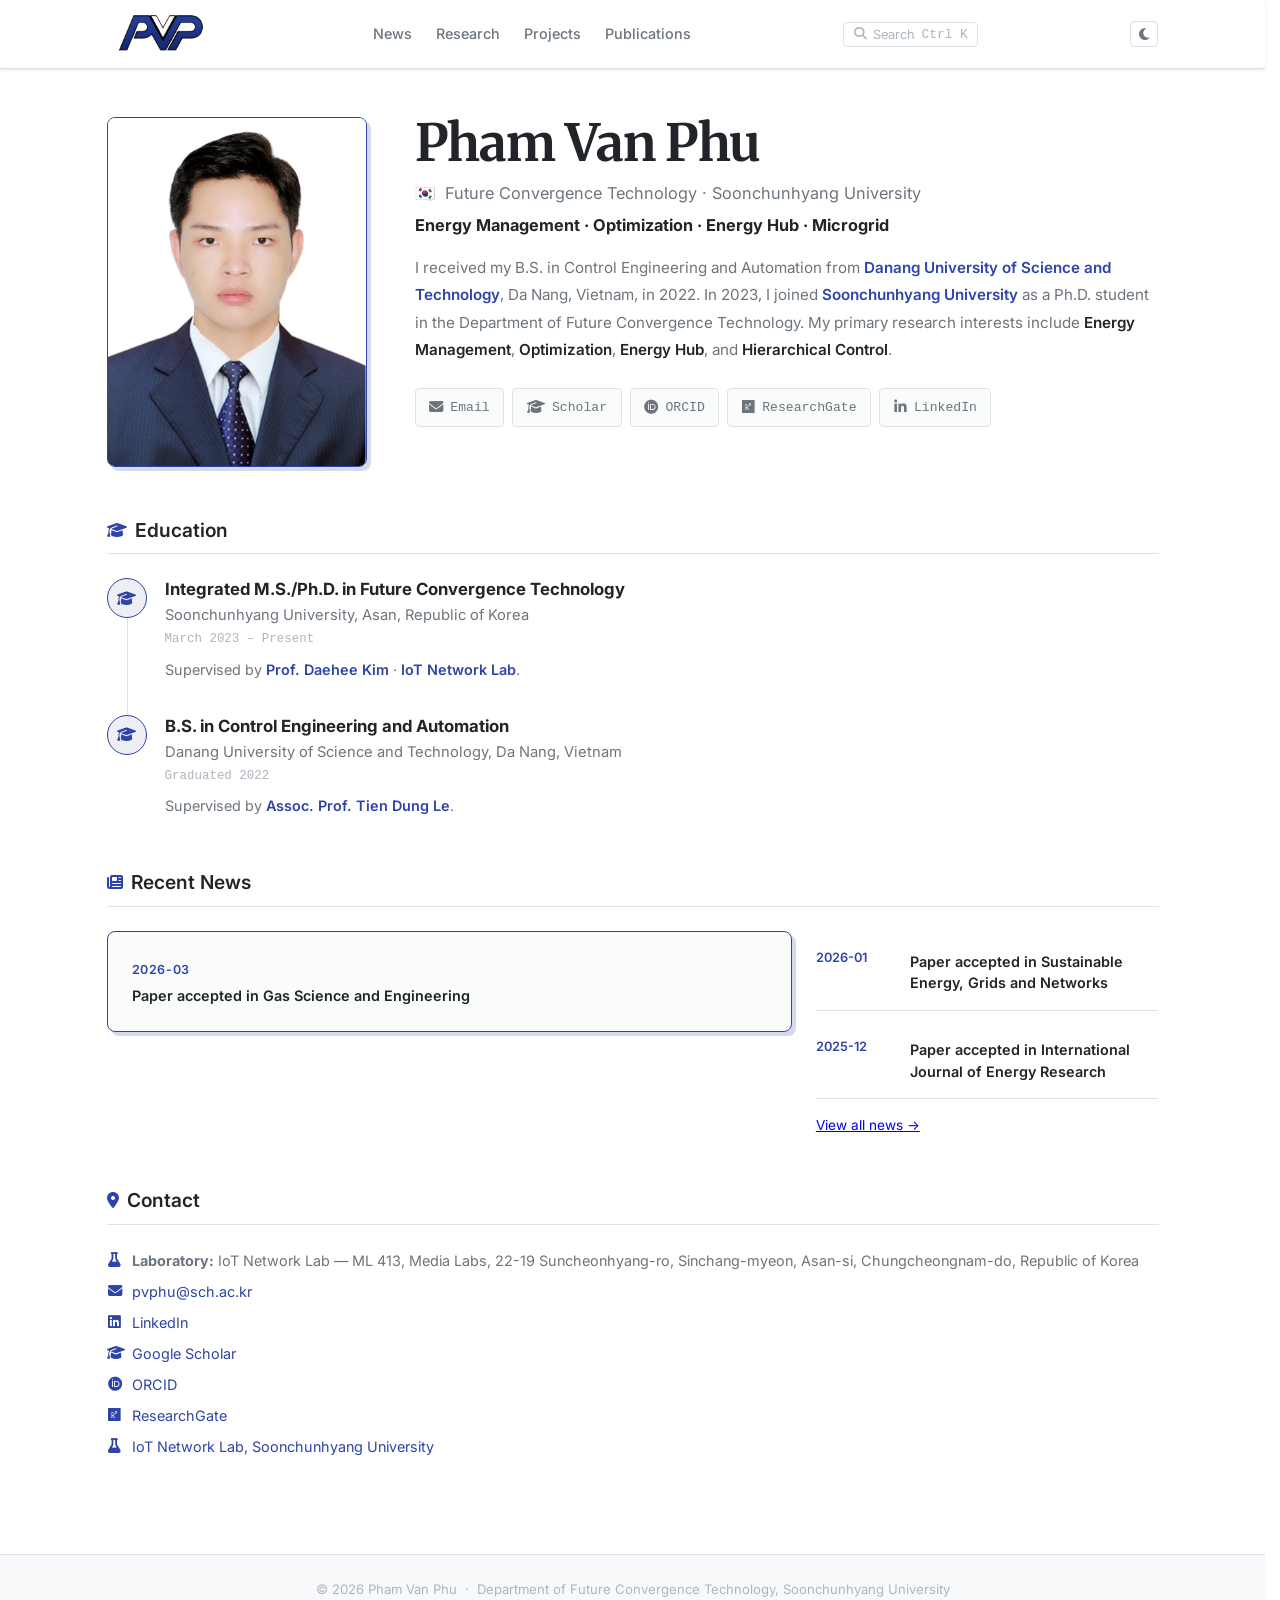
==== commit 4513e377: "Add Education timeline and lab website link Education section on the home page as a vertical timelin" ====
--- a/index.html
+++ b/index.html
@@ -72,6 +72,12 @@
 
         </section>
 
+        <!-- Education -->
+        <section class="lab-section">
+            <h2 class="lab-section-title"><i class="fas fa-graduation-cap"></i> Education</h2>
+            <div id="home-education"></div>
+        </section>
+
         <!-- Recent News -->
         <section class="lab-section">
             <h2 class="lab-section-title"><i class="fas fa-newspaper"></i> Recent News</h2>
--- a/css/lab.css
+++ b/css/lab.css
@@ -1617,117 +1617,12 @@
 }
 
 
-/* ===================================
-   Citation metrics (Google Scholar)
-   =================================== */
-.cite-wrap {
-    display: flex;
-    flex-wrap: wrap;
-    align-items: flex-end;
-    gap: var(--spacing-xl);
-}
-
-.cite-stats {
-    display: flex;
-    gap: var(--spacing-lg);
-}
-
-.cite-stat {
-    display: flex;
-    flex-direction: column;
-    min-width: 84px;
-}
-
-.cite-stat-num {
-    font-family: var(--font-serif);
-    font-size: 2.4rem;
-    font-weight: 700;
-    line-height: 1;
-    color: var(--brand);
-}
-
-.cite-stat-label {
-    margin-top: 0.3rem;
-    font-size: 0.78rem;
-    letter-spacing: 0.04em;
-    text-transform: uppercase;
-    color: var(--text-muted);
-}
-
-/* --- per-year bars --- */
-.cite-chart {
-    display: flex;
-    align-items: flex-end;
-    gap: 0.9rem;
-    height: 104px;
-}
-
-.cite-bar-col {
-    display: flex;
-    flex-direction: column;
-    align-items: center;
-    justify-content: flex-end;
-    height: 100%;
-}
-
-.cite-bar {
-    width: 34px;
-    min-height: 3px;
-    border-radius: var(--radius-sm) var(--radius-sm) 0 0;
-    background: linear-gradient(180deg, var(--brand) 0%, var(--brand-light) 100%);
-    transition: height var(--transition-base);
-}
-
-.cite-bar-val,
-.cite-bar-year {
-    font-family: 'Fira Mono', 'Courier New', monospace;
-    font-size: 0.7rem;
-    color: var(--text-muted);
-}
-
-.cite-bar-val {
-    margin-bottom: 0.3rem;
-    color: var(--text-secondary);
-}
-
-.cite-bar-year {
-    margin-top: 0.35rem;
-}
-
-.cite-source {
-    margin-top: var(--spacing-md);
-    font-size: 0.8rem;
-    color: var(--text-muted);
-}
-
-.cite-source a {
-    color: var(--brand);
-    text-decoration: none;
-    border-bottom: 1px solid transparent;
-}
-
-.cite-source a:hover {
-    border-bottom-color: var(--brand);
-}
-
 /* Citation count badge on a publication row */
 .publication-cites {
     display: inline-flex;
     align-items: center;
     gap: 0.3rem;
     color: var(--text-muted);
-}
-
-@media (max-width: 640px) {
-    .cite-wrap {
-        gap: var(--spacing-lg);
-    }
-    .cite-stats {
-        gap: var(--spacing-md);
-    }
-    .cite-stat-num {
-        font-size: 1.9rem;
-    }
 }
 
 /* ===================================
@@ -1890,3 +1785,248 @@
 .pub-category-header + .pub-subcategory-header {
     margin-top: var(--spacing-sm);
 }
+
+/* ===================================
+   "Cited by" box — Google Scholar layout, brand palette
+   =================================== */
+.gs-box {
+    max-width: 520px;
+    margin-bottom: var(--spacing-xl);
+    border: 1px solid var(--border-color);
+    border-radius: var(--radius-sm);
+    background: rgba(var(--bg-secondary-rgb), 0.6);
+    overflow: hidden;
+}
+
+.gs-head {
+    padding: 0.55rem 0.9rem;
+    font-size: 1rem;
+    font-weight: 600;
+    color: var(--text-primary);
+    background: var(--brand-tint);
+    border-bottom: 1px solid var(--border-color);
+}
+
+.gs-body {
+    display: flex;
+    flex-wrap: wrap;
+    align-items: flex-start;
+    gap: var(--spacing-md);
+    padding: 0.9rem;
+}
+
+/* --- metrics table --- */
+.gs-table {
+    border-collapse: collapse;
+    font-size: 0.88rem;
+    flex: 1 1 250px;
+}
+
+.gs-table th,
+.gs-table td {
+    padding: 0.32rem 0.7rem 0.32rem 0;
+    text-align: right;
+    border-bottom: 1px solid var(--border-color);
+}
+
+.gs-table thead th {
+    font-weight: 600;
+    color: var(--text-primary);
+}
+
+.gs-table tbody th[scope="row"] {
+    text-align: left;
+    font-weight: 400;
+    color: var(--text-secondary);
+    padding-right: var(--spacing-md);
+}
+
+.gs-table tbody td {
+    font-weight: 600;
+    color: var(--brand);
+    font-variant-numeric: tabular-nums;
+}
+
+.gs-table tbody tr:last-child th,
+.gs-table tbody tr:last-child td {
+    border-bottom: none;
+}
+
+/* --- per-year bars --- */
+.gs-chart {
+    display: flex;
+    align-items: flex-end;
+    gap: 0.5rem;
+    height: 92px;
+    flex: 0 0 auto;
+}
+
+.gs-bar-col {
+    display: flex;
+    flex-direction: column;
+    align-items: center;
+    justify-content: flex-end;
+    height: 100%;
+}
+
+.gs-bar {
+    width: 26px;
+    min-height: 2px;
+    background: var(--brand);
+    border-radius: 1px;
+    transition: background var(--transition-fast);
+}
+
+.gs-bar-col:hover .gs-bar {
+    background: var(--brand-dark);
+}
+
+.gs-bar-val,
+.gs-bar-year {
+    font-size: 0.68rem;
+    color: var(--text-muted);
+    font-variant-numeric: tabular-nums;
+}
+
+.gs-bar-val {
+    margin-bottom: 0.2rem;
+}
+
+.gs-bar-year {
+    margin-top: 0.25rem;
+}
+
+/* --- source line --- */
+.gs-source {
+    padding: 0 0.9rem 0.75rem;
+    font-size: 0.76rem;
+    color: var(--text-muted);
+}
+
+.gs-source a {
+    color: var(--brand);
+    text-decoration: none;
+    border-bottom: 1px solid transparent;
+}
+
+.gs-source a:hover {
+    border-bottom-color: var(--brand);
+}
+
+@media (max-width: 480px) {
+    .gs-body {
+        gap: var(--spacing-sm);
+    }
+    .gs-bar {
+        width: 20px;
+    }
+}
+
+/* ===================================
+   Education timeline
+   =================================== */
+.edu-timeline {
+    list-style: none;
+    margin: 0;
+    padding: 0;
+}
+
+.edu-item {
+    position: relative;
+    display: grid;
+    grid-template-columns: 42px 1fr;
+    gap: var(--spacing-sm);
+    padding-bottom: var(--spacing-lg);
+}
+
+/* the connecting rail, drawn from each icon down to the next */
+.edu-item::before {
+    content: "";
+    position: absolute;
+    left: 20px;
+    top: 38px;
+    bottom: 0;
+    width: 1.5px;
+    background: var(--border-color);
+}
+
+.edu-item:last-child {
+    padding-bottom: 0;
+}
+
+.edu-item:last-child::before {
+    display: none;
+}
+
+.edu-icon {
+    position: relative;
+    z-index: 1;
+    display: grid;
+    place-items: center;
+    width: 40px;
+    height: 40px;
+    border-radius: 50%;
+    background: var(--brand-tint);
+    border: 1.5px solid var(--brand);
+    color: var(--brand);
+    font-size: 0.95rem;
+}
+
+.edu-degree {
+    font-size: 1.05rem;
+    font-weight: 700;
+    line-height: 1.35;
+    color: var(--text-primary);
+    margin-bottom: 0.2rem;
+}
+
+.edu-school {
+    font-size: 0.92rem;
+    color: var(--text-secondary);
+}
+
+.edu-period {
+    font-family: 'Fira Mono', 'Courier New', monospace;
+    font-size: 0.78rem;
+    color: var(--text-muted);
+    margin-top: 0.15rem;
+}
+
+.edu-line {
+    margin-top: var(--spacing-xs);
+    font-size: 0.9rem;
+    line-height: 1.7;
+    color: var(--text-secondary);
+}
+
+.edu-key {
+    font-weight: 600;
+    color: var(--text-primary);
+}
+
+.edu-line a {
+    color: var(--brand);
+    font-weight: 600;
+    text-decoration: none;
+    border-bottom: 1px solid transparent;
+    transition: border-color var(--transition-fast);
+}
+
+.edu-line a:hover {
+    border-bottom-color: var(--brand);
+}
+
+@media (max-width: 640px) {
+    .edu-item {
+        grid-template-columns: 34px 1fr;
+    }
+    .edu-item::before {
+        left: 16px;
+        top: 32px;
+    }
+    .edu-icon {
+        width: 32px;
+        height: 32px;
+        font-size: 0.8rem;
+    }
+}
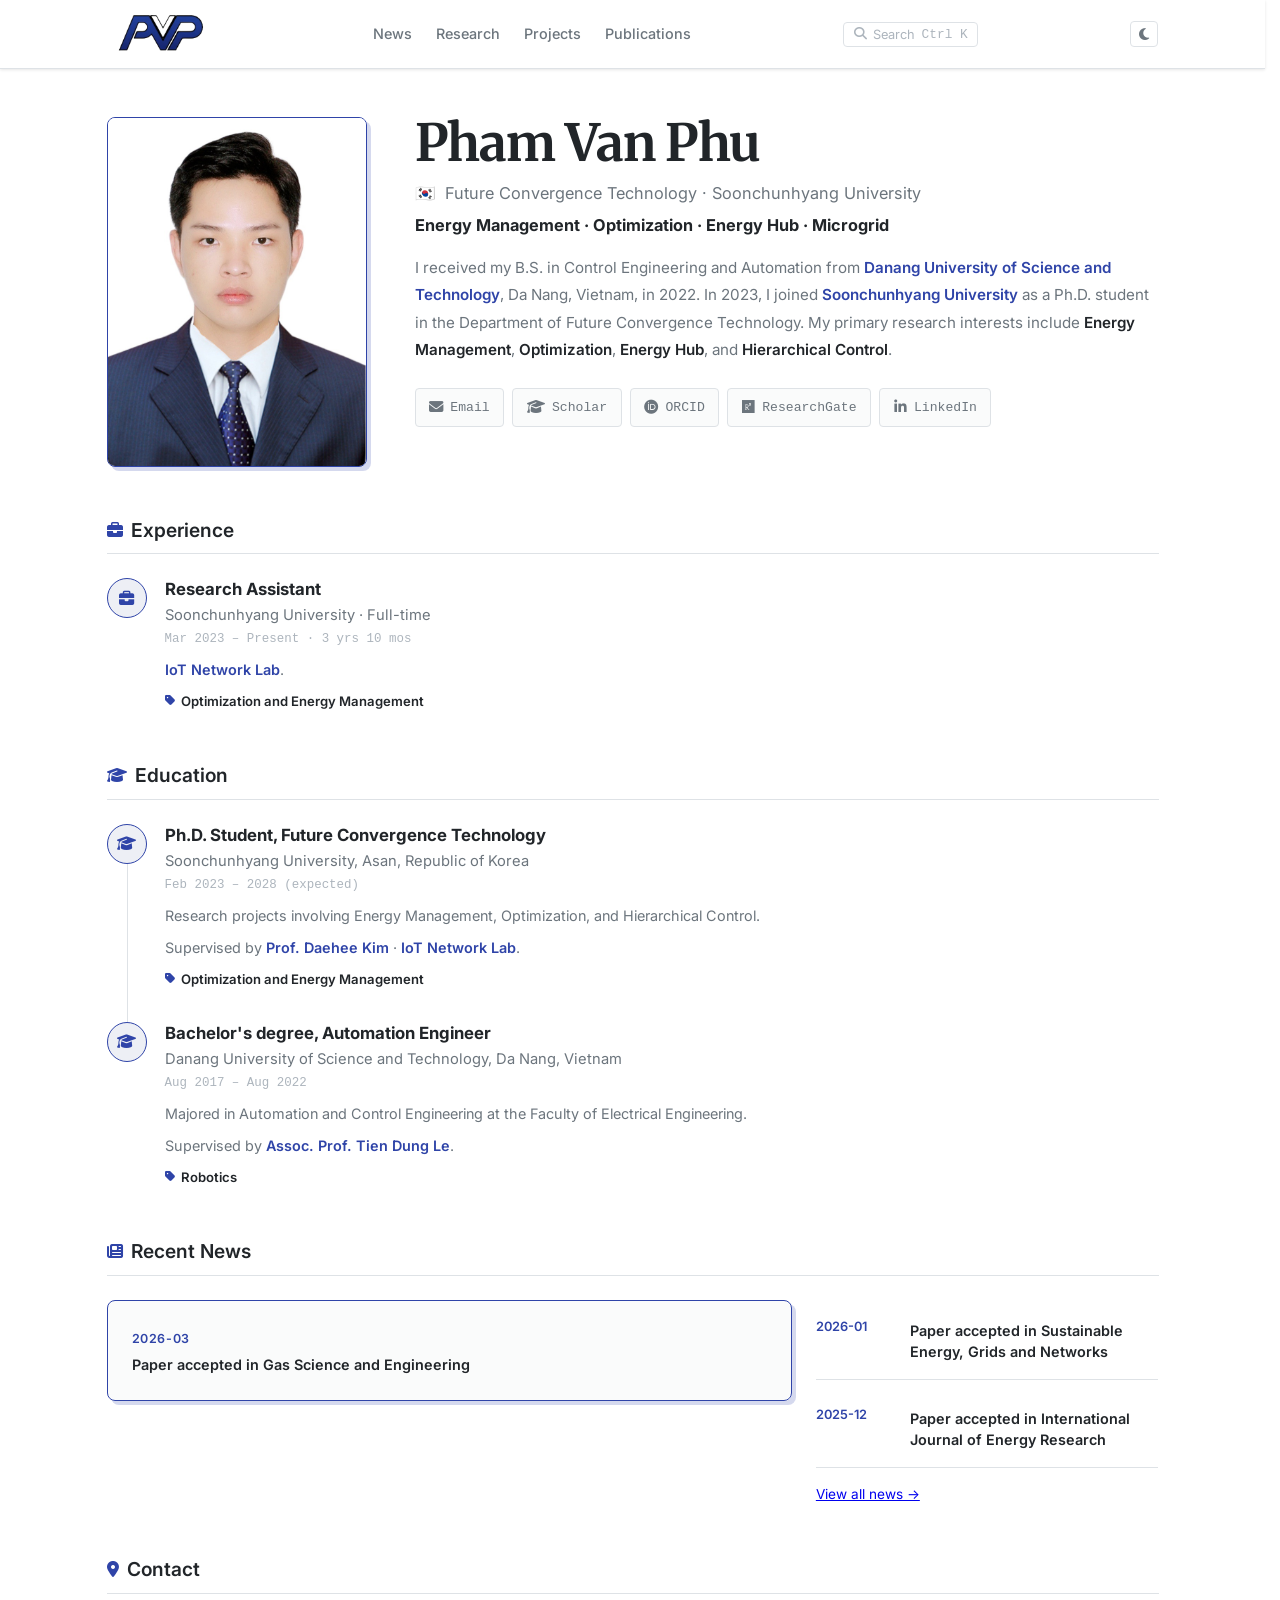
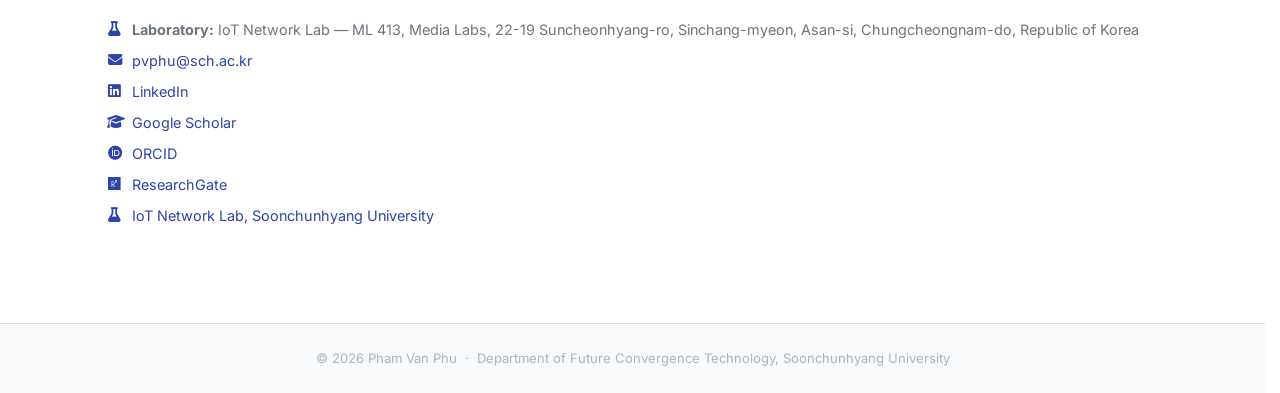
==== commit c1b4a43b: "Add Experience section, correct Education dates, default to light mode - Experience timeline with th" ====
--- a/index.html
+++ b/index.html
@@ -72,6 +72,12 @@
 
         </section>
 
+        <!-- Experience -->
+        <section class="lab-section">
+            <h2 class="lab-section-title"><i class="fas fa-briefcase"></i> Experience</h2>
+            <div id="home-experience"></div>
+        </section>
+
         <!-- Education -->
         <section class="lab-section">
             <h2 class="lab-section-title"><i class="fas fa-graduation-cap"></i> Education</h2>
--- a/css/lab.css
+++ b/css/lab.css
@@ -2030,3 +2030,19 @@
         font-size: 0.8rem;
     }
 }
+
+/* Focus tag on a timeline entry */
+.edu-focus {
+    display: inline-flex;
+    align-items: center;
+    gap: 0.4rem;
+    margin-top: var(--spacing-xs);
+    font-size: 0.82rem;
+    font-weight: 600;
+    color: var(--text-primary);
+}
+
+.edu-focus i {
+    font-size: 0.72rem;
+    color: var(--brand);
+}
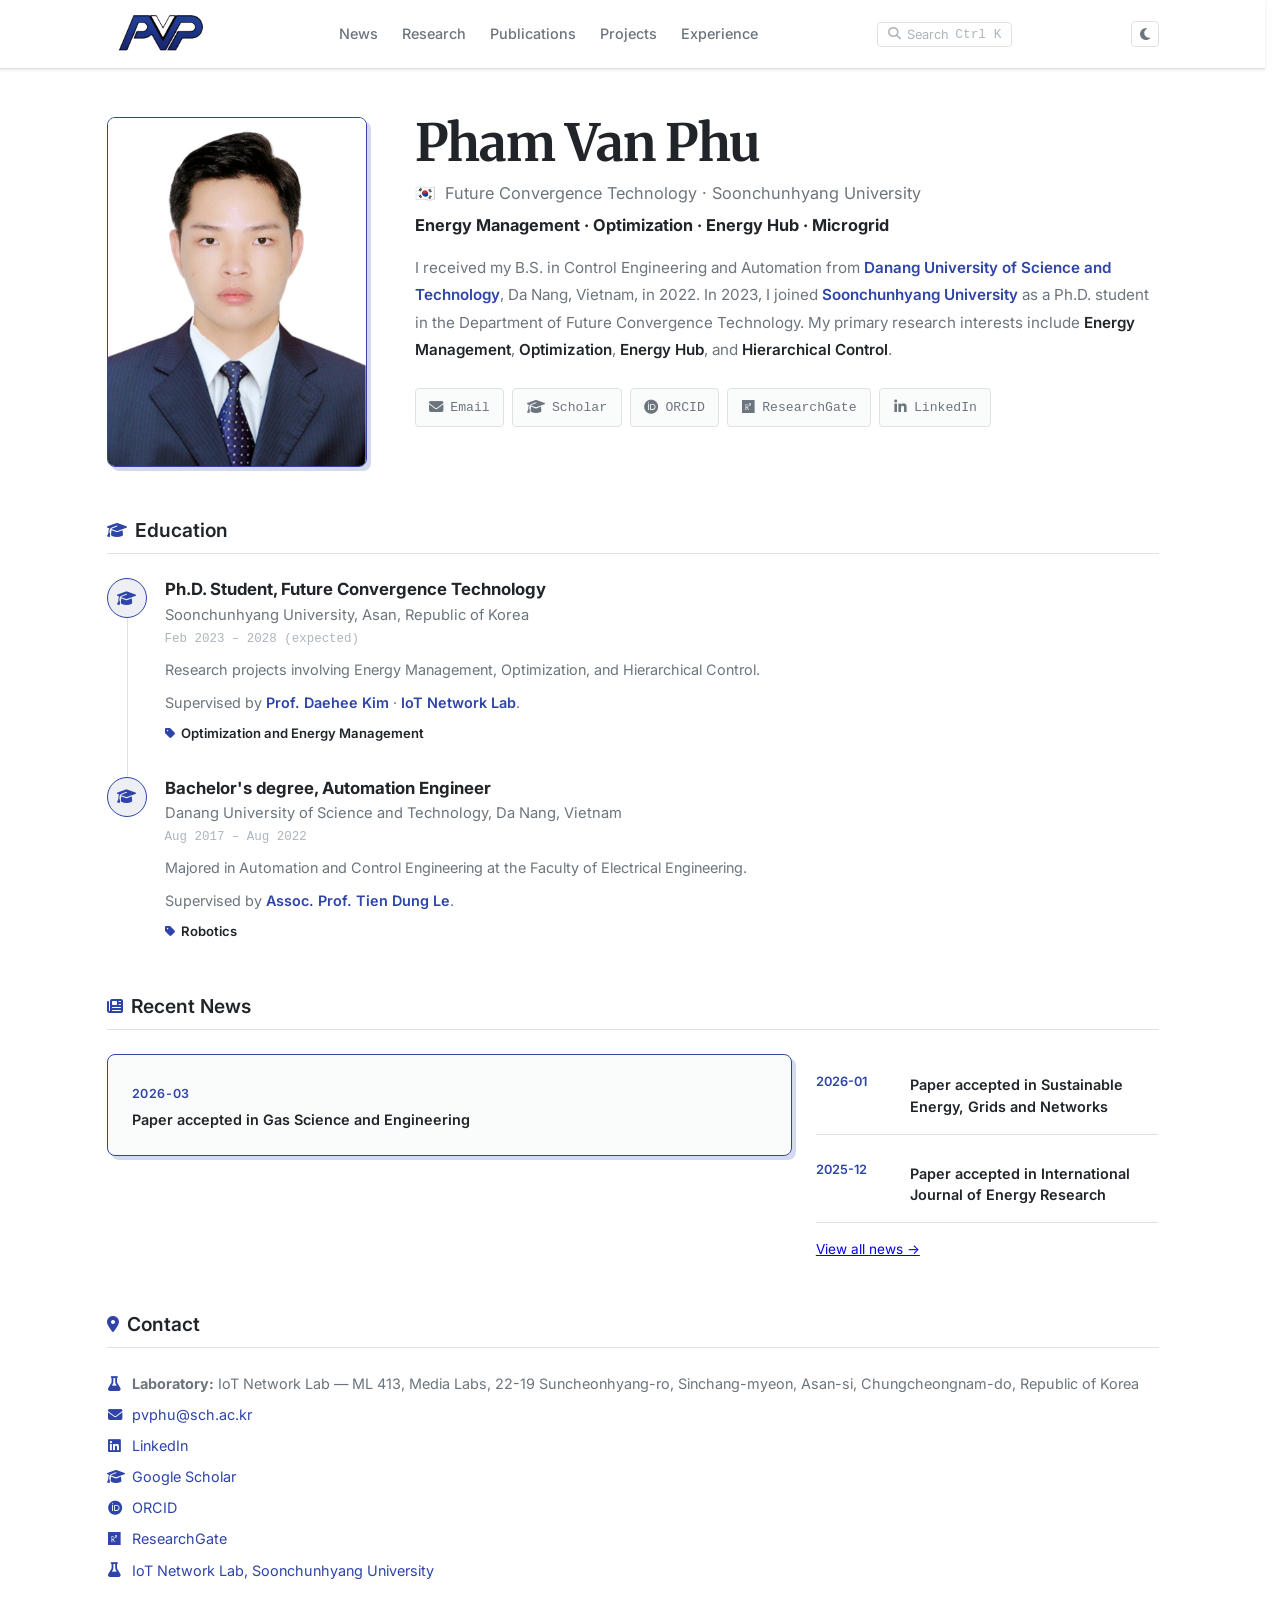
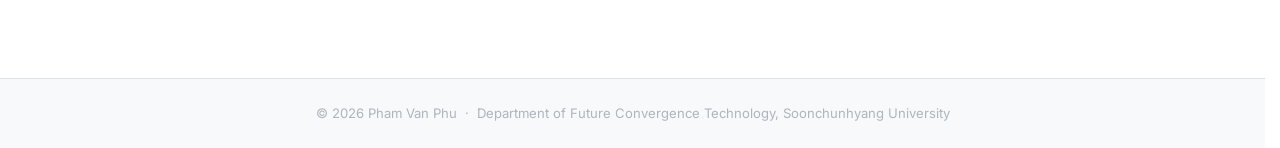
==== commit fb4bab61: "Promote Experience to its own page and reorder the nav Experience moves off the home page to /experi" ====
--- a/index.html
+++ b/index.html
@@ -72,12 +72,6 @@
 
         </section>
 
-        <!-- Experience -->
-        <section class="lab-section">
-            <h2 class="lab-section-title"><i class="fas fa-briefcase"></i> Experience</h2>
-            <div id="home-experience"></div>
-        </section>
-
         <!-- Education -->
         <section class="lab-section">
             <h2 class="lab-section-title"><i class="fas fa-graduation-cap"></i> Education</h2>
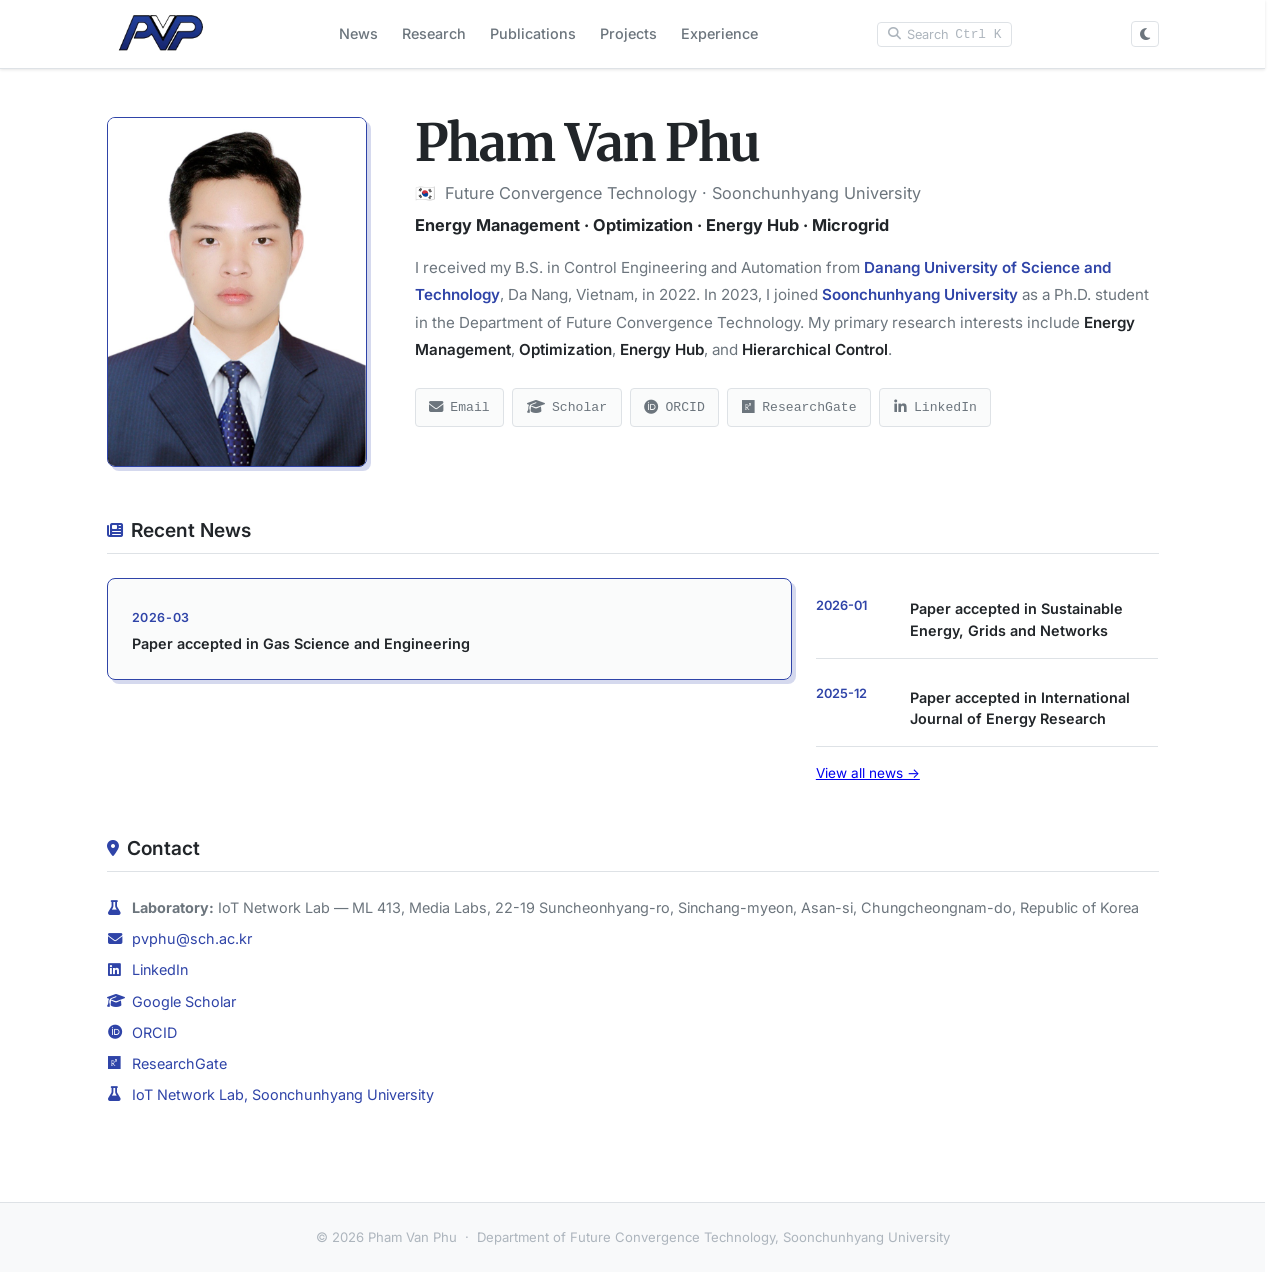
==== commit 87cfb18a: "Move Education off the home page onto Experience Experience now carries both halves of the CV: a Pos" ====
--- a/index.html
+++ b/index.html
@@ -72,12 +72,6 @@
 
         </section>
 
-        <!-- Education -->
-        <section class="lab-section">
-            <h2 class="lab-section-title"><i class="fas fa-graduation-cap"></i> Education</h2>
-            <div id="home-education"></div>
-        </section>
-
         <!-- Recent News -->
         <section class="lab-section">
             <h2 class="lab-section-title"><i class="fas fa-newspaper"></i> Recent News</h2>
